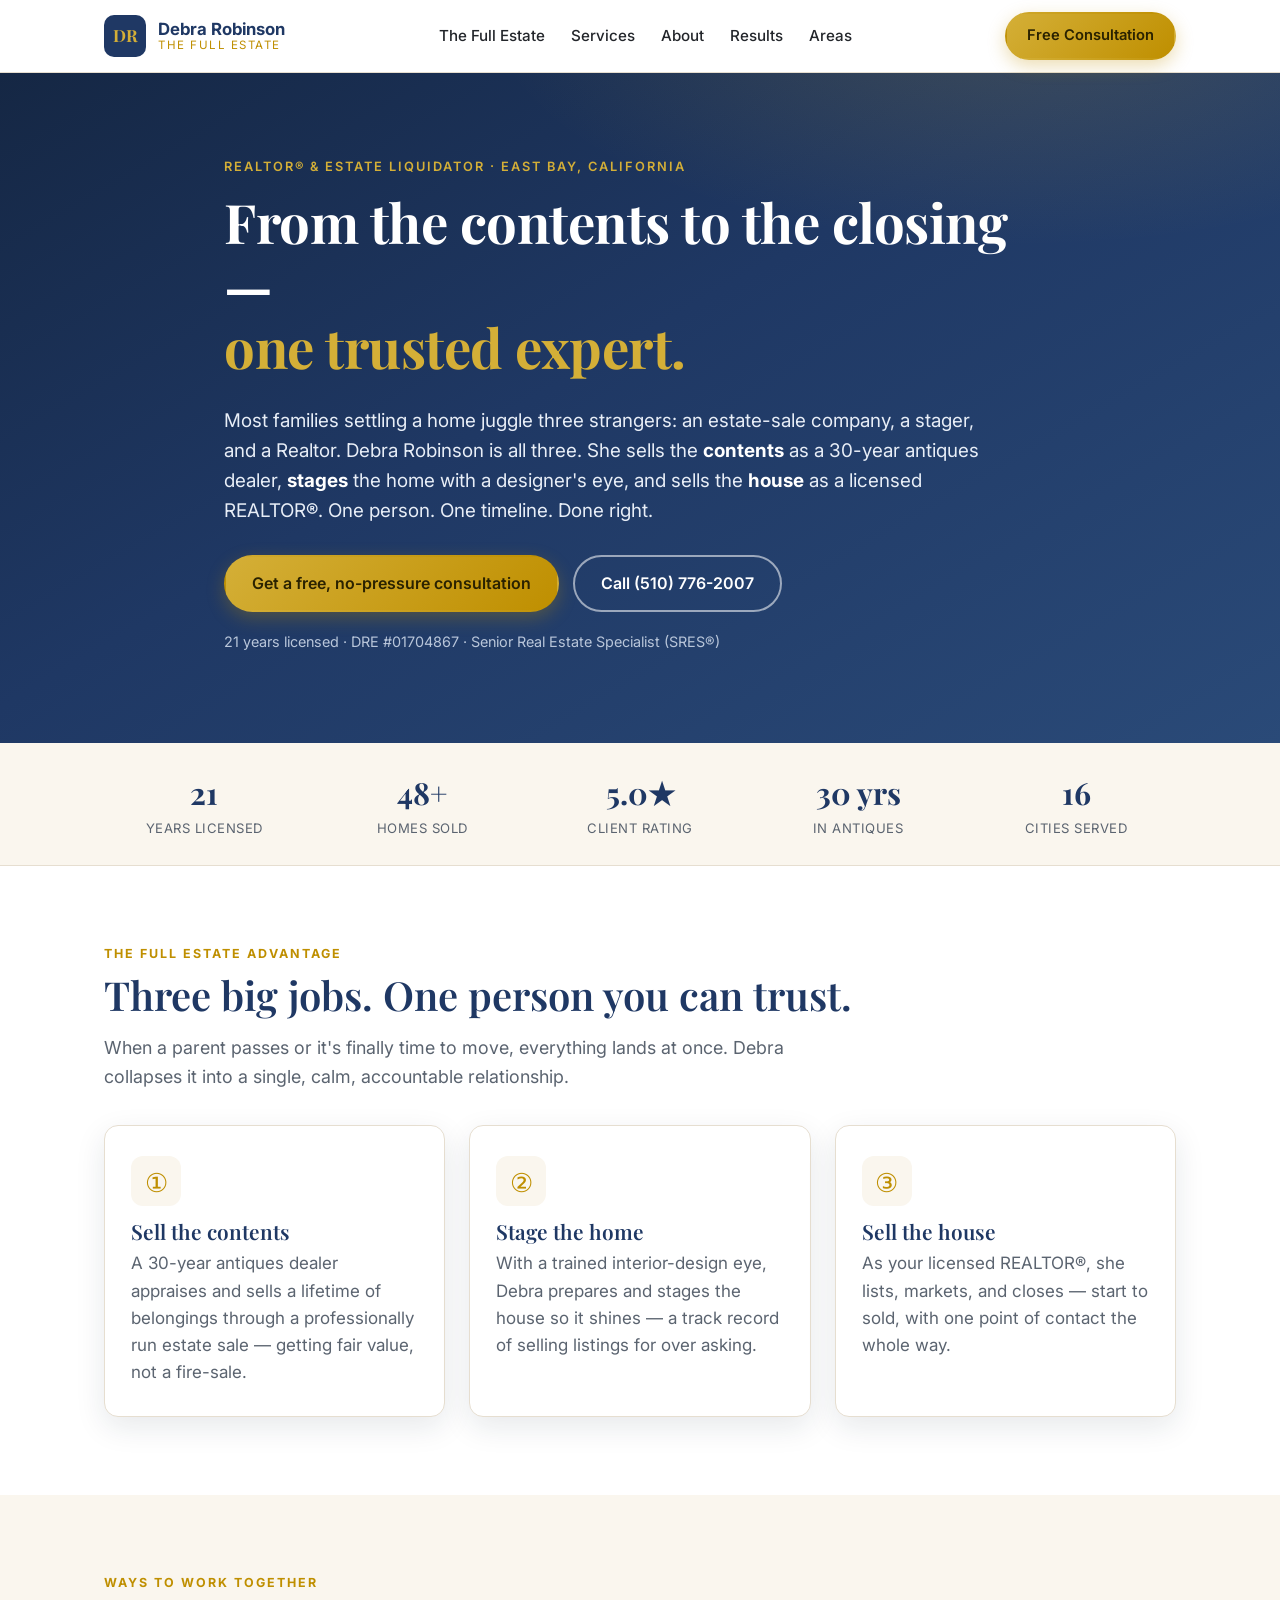
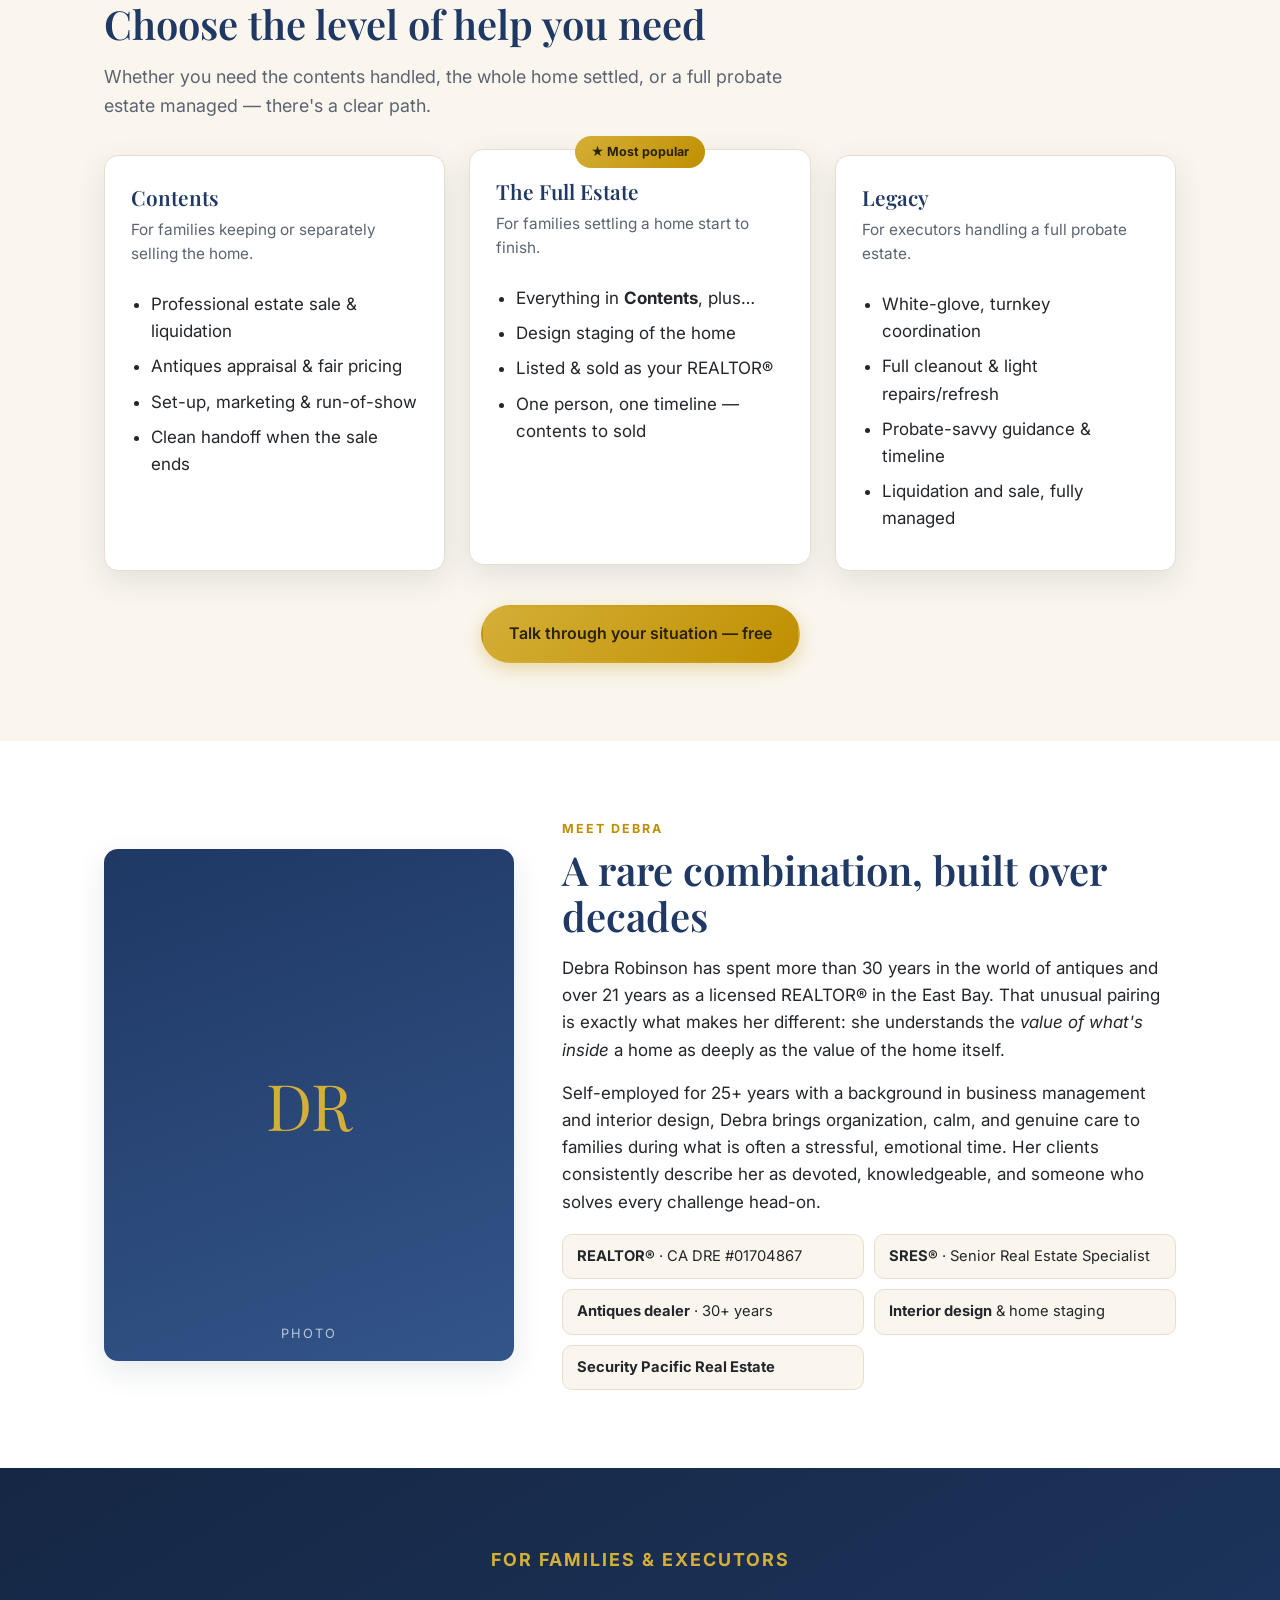
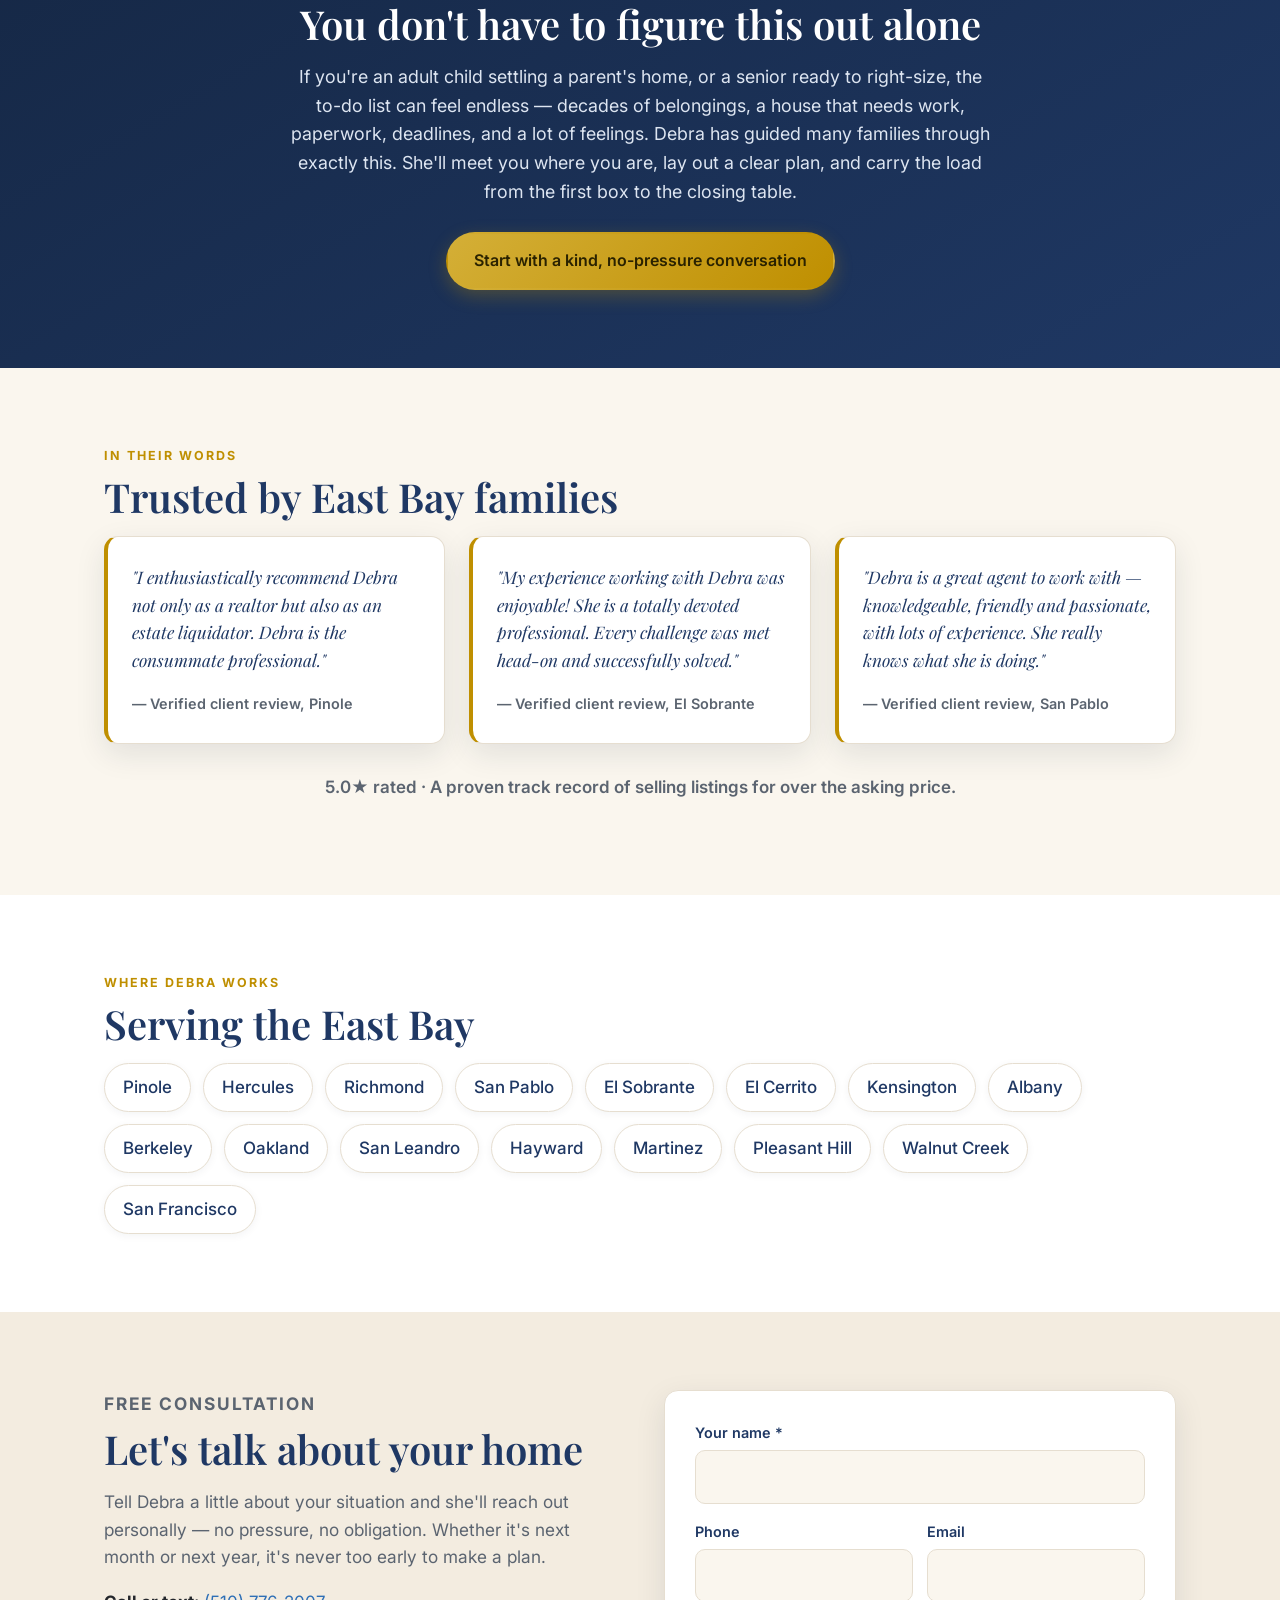
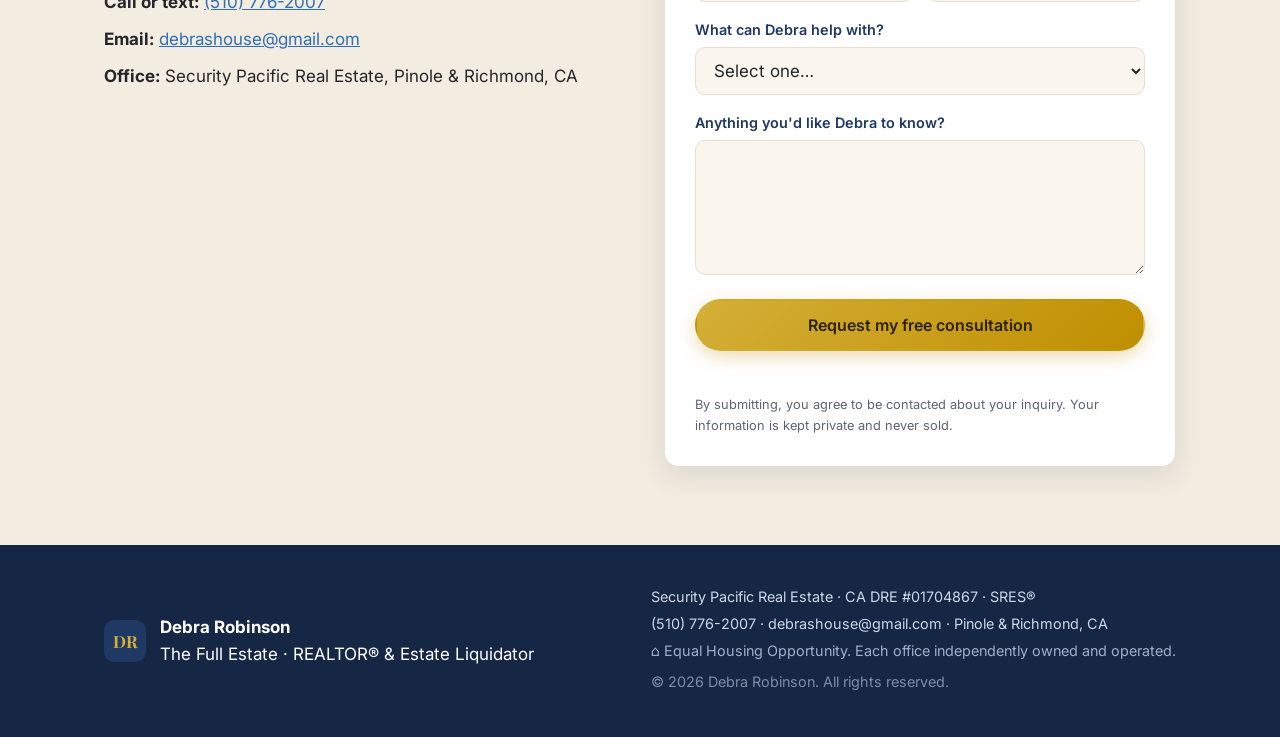
==== public/index.html @ 1a6577c3 "Initial build: Debra Robinson 'Full Estate' website, lead capture (Supabase), pitch + growth proposa" ====
<!DOCTYPE html>
<html lang="en">
<head>
<meta charset="utf-8" />
<meta name="viewport" content="width=device-width, initial-scale=1" />
<title>Debra Robinson | The Full Estate — REALTOR® & Estate Liquidator, East Bay CA</title>
<meta name="description" content="Debra Robinson is the East Bay's one-stop Full Estate expert: a licensed REALTOR® (DRE #01704867) and 30-year antiques dealer who sells the contents AND the house. Serving Pinole, Hercules, Richmond, El Cerrito & more. Free consultation." />
<meta name="keywords" content="estate liquidation realtor East Bay, estate sale Pinole, downsizing realtor Richmond CA, probate real estate agent Contra Costa, senior real estate specialist, sell house and contents, Debra Robinson realtor" />
<link rel="canonical" href="https://example.com/" />
<meta property="og:type" content="website" />
<meta property="og:title" content="Debra Robinson | The Full Estate — REALTOR® & Estate Liquidator" />
<meta property="og:description" content="One trusted local expert to handle it all — from the contents to the closing. Licensed REALTOR® and 30-year antiques dealer serving the East Bay." />
<meta property="og:image" content="https://example.com/assets/og-image.jpg" />
<meta name="twitter:card" content="summary_large_image" />
<meta name="robots" content="index, follow, max-image-preview:large" />
<link rel="icon" href="data:image/svg+xml,%3Csvg xmlns='http://www.w3.org/2000/svg' viewBox='0 0 64 64'%3E%3Crect width='64' height='64' rx='12' fill='%231f3864'/%3E%3Ctext x='50%25' y='54%25' font-family='Georgia,serif' font-size='30' fill='%23d4af37' text-anchor='middle' dominant-baseline='middle'%3EDR%3C/text%3E%3C/svg%3E" />
<link rel="preconnect" href="https://fonts.googleapis.com">
<link rel="preconnect" href="https://fonts.gstatic.com" crossorigin>
<link href="https://fonts.googleapis.com/css2?family=Playfair+Display:wght@500;600;700&family=Inter:wght@400;500;600;700&display=swap" rel="stylesheet">
<link rel="stylesheet" href="styles.css" />
<script type="application/ld+json">
{
  "@context": "https://schema.org",
  "@type": "RealEstateAgent",
  "name": "Debra Robinson — The Full Estate",
  "description": "Licensed REALTOR® and estate liquidator serving the East Bay. Sells the contents and the house — one trusted expert from contents to closing.",
  "telephone": "+1-510-776-2007",
  "email": "debrashouse@gmail.com",
  "url": "https://example.com/",
  "image": "https://example.com/assets/og-image.jpg",
  "areaServed": ["Pinole CA","Hercules CA","Richmond CA","San Pablo CA","El Sobrante CA","El Cerrito CA","Kensington CA","Albany CA","Berkeley CA","Martinez CA","Pleasant Hill CA","Walnut Creek CA"],
  "address": {"@type":"PostalAddress","streetAddress":"2300 Henry Ave","addressLocality":"Pinole","addressRegion":"CA","postalCode":"94564","addressCountry":"US"},
  "memberOf": {"@type":"Organization","name":"Security Pacific Real Estate"},
  "knowsAbout": ["Estate liquidation","Estate sales","Antiques appraisal","Home staging","Probate real estate","Senior downsizing"],
  "identifier": {"@type":"PropertyValue","name":"CA DRE License","value":"01704867"},
  "aggregateRating": {"@type":"AggregateRating","ratingValue":"5.0","reviewCount":"4"}
}
</script>
<script type="application/ld+json">
{
  "@context":"https://schema.org",
  "@type":"FAQPage",
  "mainEntity":[
    {"@type":"Question","name":"Can one person sell both the contents of a home and the house itself?","acceptedAnswer":{"@type":"Answer","text":"Yes. Debra Robinson is both a licensed REALTOR® (DRE #01704867) and a 30-year antiques dealer, so she can run the estate sale to sell the contents and list and sell the house — all as one trusted point of contact."}},
    {"@type":"Question","name":"What areas does Debra Robinson serve?","acceptedAnswer":{"@type":"Answer","text":"Debra serves the East Bay, including Pinole, Hercules, Richmond, San Pablo, El Sobrante, El Cerrito, Kensington, Albany, Berkeley, Martinez, Pleasant Hill and Walnut Creek."}},
    {"@type":"Question","name":"Do you help families settling a parent's estate or downsizing?","acceptedAnswer":{"@type":"Answer","text":"Absolutely. As a Senior Real Estate Specialist (SRES®), Debra specializes in downsizing, inherited homes and probate situations — handling everything from liquidating the contents to staging and selling the home."}}
  ]
}
</script>
</head>
<body>
<a class="skip" href="#main">Skip to content</a>

<header class="nav" id="top">
  <div class="wrap nav-inner">
    <a class="brand" href="#top">
      <span class="brand-mark">DR</span>
      <span class="brand-text"><strong>Debra Robinson</strong><em>The Full Estate</em></span>
    </a>
    <nav class="nav-links" aria-label="Primary">
      <a href="#full-estate">The Full Estate</a>
      <a href="#services">Services</a>
      <a href="#about">About</a>
      <a href="#results">Results</a>
      <a href="#areas">Areas</a>
    </nav>
    <a class="btn btn-gold nav-cta" href="#contact">Free Consultation</a>
  </div>
</header>

<main id="main">

  <!-- HERO -->
  <section class="hero">
    <div class="wrap hero-inner">
      <p class="eyebrow">REALTOR® &amp; Estate Liquidator · East Bay, California</p>
      <h1>From the contents to the closing —<br><span class="accent">one trusted expert.</span></h1>
      <p class="lead">Most families settling a home juggle three strangers: an estate-sale company, a stager, and a Realtor. Debra Robinson is all three. She sells the <strong>contents</strong> as a 30-year antiques dealer, <strong>stages</strong> the home with a designer's eye, and sells the <strong>house</strong> as a licensed REALTOR®. One person. One timeline. Done right.</p>
      <div class="hero-cta">
        <a class="btn btn-gold" href="#contact">Get a free, no-pressure consultation</a>
        <a class="btn btn-ghost" href="tel:+15107762007">Call (510) 776-2007</a>
      </div>
      <p class="hero-fine">21 years licensed · DRE #01704867 · Senior Real Estate Specialist (SRES®)</p>
    </div>
  </section>

  <!-- TRUST BAR -->
  <section class="trust">
    <div class="wrap trust-grid">
      <div><span class="num">21</span><span class="lbl">Years licensed</span></div>
      <div><span class="num">48+</span><span class="lbl">Homes sold</span></div>
      <div><span class="num">5.0★</span><span class="lbl">Client rating</span></div>
      <div><span class="num">30 yrs</span><span class="lbl">In antiques</span></div>
      <div><span class="num">16</span><span class="lbl">Cities served</span></div>
    </div>
  </section>

  <!-- FULL ESTATE -->
  <section id="full-estate" class="section">
    <div class="wrap">
      <p class="kicker">The Full Estate Advantage</p>
      <h2>Three big jobs. One person you can trust.</h2>
      <p class="section-intro">When a parent passes or it's finally time to move, everything lands at once. Debra collapses it into a single, calm, accountable relationship.</p>
      <div class="cards-3">
        <article class="feat">
          <div class="feat-ic">①</div>
          <h3>Sell the contents</h3>
          <p>A 30-year antiques dealer appraises and sells a lifetime of belongings through a professionally run estate sale — getting fair value, not a fire-sale.</p>
        </article>
        <article class="feat">
          <div class="feat-ic">②</div>
          <h3>Stage the home</h3>
          <p>With a trained interior-design eye, Debra prepares and stages the house so it shines — a track record of selling listings for over asking.</p>
        </article>
        <article class="feat">
          <div class="feat-ic">③</div>
          <h3>Sell the house</h3>
          <p>As your licensed REALTOR®, she lists, markets, and closes — start to sold, with one point of contact the whole way.</p>
        </article>
      </div>
    </div>
  </section>

  <!-- SERVICES -->
  <section id="services" class="section section-alt">
    <div class="wrap">
      <p class="kicker">Ways to Work Together</p>
      <h2>Choose the level of help you need</h2>
      <p class="section-intro">Whether you need the contents handled, the whole home settled, or a full probate estate managed — there's a clear path.</p>
      <div class="cards-3 tiers">
        <article class="tier">
          <h3>Contents</h3>
          <p class="tier-for">For families keeping or separately selling the home.</p>
          <ul>
            <li>Professional estate sale &amp; liquidation</li>
            <li>Antiques appraisal &amp; fair pricing</li>
            <li>Set-up, marketing &amp; run-of-show</li>
            <li>Clean handoff when the sale ends</li>
          </ul>
        </article>
        <article class="tier tier-flagship">
          <div class="flag">★ Most popular</div>
          <h3>The Full Estate</h3>
          <p class="tier-for">For families settling a home start to finish.</p>
          <ul>
            <li>Everything in <strong>Contents</strong>, plus…</li>
            <li>Design staging of the home</li>
            <li>Listed &amp; sold as your REALTOR®</li>
            <li>One person, one timeline — contents to sold</li>
          </ul>
        </article>
        <article class="tier">
          <h3>Legacy</h3>
          <p class="tier-for">For executors handling a full probate estate.</p>
          <ul>
            <li>White-glove, turnkey coordination</li>
            <li>Full cleanout &amp; light repairs/refresh</li>
            <li>Probate-savvy guidance &amp; timeline</li>
            <li>Liquidation and sale, fully managed</li>
          </ul>
        </article>
      </div>
      <div class="center"><a class="btn btn-gold" href="#contact">Talk through your situation — free</a></div>
    </div>
  </section>

  <!-- ABOUT -->
  <section id="about" class="section">
    <div class="wrap about-grid">
      <div class="about-photo" aria-hidden="true"><span>DR</span><em>Photo</em></div>
      <div class="about-text">
        <p class="kicker">Meet Debra</p>
        <h2>A rare combination, built over decades</h2>
        <p>Debra Robinson has spent more than 30 years in the world of antiques and over 21 years as a licensed REALTOR® in the East Bay. That unusual pairing is exactly what makes her different: she understands the <em>value of what's inside</em> a home as deeply as the value of the home itself.</p>
        <p>Self-employed for 25+ years with a background in business management and interior design, Debra brings organization, calm, and genuine care to families during what is often a stressful, emotional time. Her clients consistently describe her as devoted, knowledgeable, and someone who solves every challenge head-on.</p>
        <ul class="creds">
          <li><strong>REALTOR®</strong> · CA DRE #01704867</li>
          <li><strong>SRES®</strong> · Senior Real Estate Specialist</li>
          <li><strong>Antiques dealer</strong> · 30+ years</li>
          <li><strong>Interior design</strong> &amp; home staging</li>
          <li><strong>Security Pacific Real Estate</strong></li>
        </ul>
      </div>
    </div>
  </section>

  <!-- FOR FAMILIES -->
  <section class="section section-navy">
    <div class="wrap families">
      <p class="kicker light">For Families &amp; Executors</p>
      <h2>You don't have to figure this out alone</h2>
      <p>If you're an adult child settling a parent's home, or a senior ready to right-size, the to-do list can feel endless — decades of belongings, a house that needs work, paperwork, deadlines, and a lot of feelings. Debra has guided many families through exactly this. She'll meet you where you are, lay out a clear plan, and carry the load from the first box to the closing table.</p>
      <a class="btn btn-gold" href="#contact">Start with a kind, no-pressure conversation</a>
    </div>
  </section>

  <!-- RESULTS / TESTIMONIALS -->
  <section id="results" class="section section-alt">
    <div class="wrap">
      <p class="kicker">In Their Words</p>
      <h2>Trusted by East Bay families</h2>
      <div class="reviews">
        <blockquote>
          <p>"I enthusiastically recommend Debra not only as a realtor but also as an estate liquidator. Debra is the consummate professional."</p>
          <cite>— Verified client review, Pinole</cite>
        </blockquote>
        <blockquote>
          <p>"My experience working with Debra was enjoyable! She is a totally devoted professional. Every challenge was met head-on and successfully solved."</p>
          <cite>— Verified client review, El Sobrante</cite>
        </blockquote>
        <blockquote>
          <p>"Debra is a great agent to work with — knowledgeable, friendly and passionate, with lots of experience. She really knows what she is doing."</p>
          <cite>— Verified client review, San Pablo</cite>
        </blockquote>
      </div>
      <p class="results-note">5.0★ rated · A proven track record of selling listings for over the asking price.</p>
    </div>
  </section>

  <!-- AREAS -->
  <section id="areas" class="section">
    <div class="wrap">
      <p class="kicker">Where Debra Works</p>
      <h2>Serving the East Bay</h2>
      <div class="chips">
        <span>Pinole</span><span>Hercules</span><span>Richmond</span><span>San Pablo</span>
        <span>El Sobrante</span><span>El Cerrito</span><span>Kensington</span><span>Albany</span>
        <span>Berkeley</span><span>Oakland</span><span>San Leandro</span><span>Hayward</span>
        <span>Martinez</span><span>Pleasant Hill</span><span>Walnut Creek</span><span>San Francisco</span>
      </div>
    </div>
  </section>

  <!-- CONTACT / LEAD FORM -->
  <section id="contact" class="section section-cream">
    <div class="wrap contact-grid">
      <div class="contact-copy">
        <p class="kicker">Free Consultation</p>
        <h2>Let's talk about your home</h2>
        <p>Tell Debra a little about your situation and she'll reach out personally — no pressure, no obligation. Whether it's next month or next year, it's never too early to make a plan.</p>
        <ul class="contact-list">
          <li><strong>Call or text:</strong> <a href="tel:+15107762007">(510) 776-2007</a></li>
          <li><strong>Email:</strong> <a href="mailto:debrashouse@gmail.com">debrashouse@gmail.com</a></li>
          <li><strong>Office:</strong> Security Pacific Real Estate, Pinole &amp; Richmond, CA</li>
        </ul>
      </div>
      <form id="lead-form" class="lead-form" novalidate>
        <div class="field">
          <label for="name">Your name *</label>
          <input id="name" name="name" type="text" required autocomplete="name" />
        </div>
        <div class="two">
          <div class="field">
            <label for="phone">Phone</label>
            <input id="phone" name="phone" type="tel" autocomplete="tel" />
          </div>
          <div class="field">
            <label for="email">Email</label>
            <input id="email" name="email" type="email" autocomplete="email" />
          </div>
        </div>
        <div class="field">
          <label for="situation">What can Debra help with?</label>
          <select id="situation" name="situation">
            <option value="">Select one…</option>
            <option>Settling a parent's / family estate</option>
            <option>Downsizing or right-sizing</option>
            <option>Estate sale / liquidation only</option>
            <option>Selling a home</option>
            <option>Buying a home</option>
            <option>Just exploring / not sure yet</option>
          </select>
        </div>
        <div class="field">
          <label for="message">Anything you'd like Debra to know?</label>
          <textarea id="message" name="message" rows="4"></textarea>
        </div>
        <button class="btn btn-gold btn-block" type="submit" id="lead-submit">Request my free consultation</button>
        <p class="form-status" id="form-status" role="status" aria-live="polite"></p>
        <p class="form-fine">By submitting, you agree to be contacted about your inquiry. Your information is kept private and never sold.</p>
      </form>
    </div>
  </section>

</main>

<footer class="footer">
  <div class="wrap footer-inner">
    <div class="footer-brand">
      <span class="brand-mark">DR</span>
      <div><strong>Debra Robinson</strong><br>The Full Estate · REALTOR® &amp; Estate Liquidator</div>
    </div>
    <div class="footer-meta">
      <p>Security Pacific Real Estate · CA DRE #01704867 · SRES®</p>
      <p>(510) 776-2007 · debrashouse@gmail.com · Pinole &amp; Richmond, CA</p>
      <p class="eho">⌂ Equal Housing Opportunity. Each office independently owned and operated.</p>
      <p class="copy">© <span id="yr"></span> Debra Robinson. All rights reserved.</p>
    </div>
  </div>
</footer>

<script src="config.js"></script>
<script src="main.js"></script>
</body>
</html>
---- public/styles.css ----
:root{
  --navy:#1f3864; --navy-deep:#152744; --steel:#2e6fb6; --gold:#bf8f00; --gold-soft:#d4af37;
  --ink:#23262b; --muted:#5b6470; --cream:#faf6ee; --cream-2:#f3ece0; --line:#e6ded0;
  --white:#ffffff; --green:#5a7d52; --shadow:0 10px 30px rgba(20,35,60,.10);
  --radius:14px; --maxw:1120px;
  --serif:'Playfair Display',Georgia,serif; --sans:'Inter',system-ui,-apple-system,Segoe UI,Roboto,sans-serif;
}
*{box-sizing:border-box}
html{scroll-behavior:smooth}
body{margin:0;font-family:var(--sans);color:var(--ink);background:var(--white);line-height:1.6;font-size:17px;-webkit-font-smoothing:antialiased}
.wrap{max-width:var(--maxw);margin:0 auto;padding:0 24px}
img{max-width:100%}
a{color:var(--steel)}
.skip{position:absolute;left:-9999px}
.skip:focus{left:12px;top:12px;background:#fff;padding:10px 14px;border-radius:8px;z-index:200}

h1,h2,h3{font-family:var(--serif);color:var(--navy);line-height:1.15;margin:0 0 .4em}
h1{font-size:clamp(2.1rem,5vw,3.4rem);font-weight:700;letter-spacing:-.5px}
h2{font-size:clamp(1.7rem,3.4vw,2.5rem);font-weight:600}
h3{font-size:1.3rem;font-weight:600}
p{margin:0 0 1rem}

/* Buttons */
.btn{display:inline-block;font-family:var(--sans);font-weight:600;font-size:1rem;padding:14px 26px;border-radius:999px;text-decoration:none;cursor:pointer;border:2px solid transparent;transition:transform .12s ease,box-shadow .12s ease,background .12s ease;text-align:center}
.btn:hover{transform:translateY(-2px)}
.btn-gold{background:linear-gradient(135deg,var(--gold-soft),var(--gold));color:#2a2200;box-shadow:0 6px 18px rgba(191,143,0,.30)}
.btn-gold:hover{box-shadow:0 10px 26px rgba(191,143,0,.42)}
.btn-ghost{background:transparent;color:#fff;border-color:rgba(255,255,255,.55)}
.btn-ghost:hover{background:rgba(255,255,255,.12)}
.btn-block{width:100%}
.center{text-align:center;margin-top:34px}

/* Nav */
.nav{position:sticky;top:0;z-index:100;background:rgba(255,255,255,.92);backdrop-filter:blur(10px);border-bottom:1px solid var(--line)}
.nav-inner{display:flex;align-items:center;justify-content:space-between;gap:18px;padding-top:12px;padding-bottom:12px}
.brand{display:flex;align-items:center;gap:12px;text-decoration:none}
.brand-mark{width:42px;height:42px;border-radius:10px;background:var(--navy);color:var(--gold-soft);font-family:var(--serif);font-weight:700;display:grid;place-items:center;font-size:1.05rem;flex:none}
.brand-text{display:flex;flex-direction:column;line-height:1.1}
.brand-text strong{color:var(--navy);font-size:1.05rem}
.brand-text em{color:var(--gold);font-style:normal;font-size:.72rem;letter-spacing:1.5px;text-transform:uppercase}
.nav-links{display:flex;gap:26px}
.nav-links a{color:var(--ink);text-decoration:none;font-weight:500;font-size:.95rem}
.nav-links a:hover{color:var(--steel)}
.nav-cta{padding:10px 20px;font-size:.92rem}

/* Hero */
.hero{position:relative;color:#fff;background:linear-gradient(150deg,var(--navy-deep) 0%,var(--navy) 45%,#2a4a78 100%);overflow:hidden}
.hero::after{content:"";position:absolute;inset:0;background:radial-gradient(900px 400px at 80% -10%,rgba(212,175,55,.18),transparent 60%);pointer-events:none}
.hero-inner{position:relative;padding:84px 24px 90px;max-width:880px}
.eyebrow{color:var(--gold-soft);font-weight:600;letter-spacing:2px;text-transform:uppercase;font-size:.8rem;margin-bottom:14px}
.hero h1{color:#fff;margin-bottom:.5em}
.hero .accent{color:var(--gold-soft)}
.lead{font-size:1.18rem;color:#e8eef7;max-width:760px}
.lead strong{color:#fff}
.hero-cta{display:flex;flex-wrap:wrap;gap:14px;margin:28px 0 18px}
.hero-fine{color:#b9c6da;font-size:.9rem;margin:0}

/* Trust bar */
.trust{background:var(--cream);border-bottom:1px solid var(--line)}
.trust-grid{display:flex;flex-wrap:wrap;justify-content:space-between;gap:18px;padding:26px 24px}
.trust-grid>div{flex:1 1 120px;text-align:center}
.trust .num{display:block;font-family:var(--serif);font-size:1.9rem;font-weight:700;color:var(--navy)}
.trust .lbl{display:block;font-size:.82rem;letter-spacing:.5px;text-transform:uppercase;color:var(--muted)}

/* Sections */
.section{padding:78px 0}
.section-alt{background:var(--cream)}
.section-cream{background:var(--cream-2)}
.kicker{color:var(--gold);font-weight:700;letter-spacing:2px;text-transform:uppercase;font-size:.78rem;margin-bottom:8px}
.kicker.light{color:var(--gold-soft)}
.section-intro{font-size:1.12rem;color:var(--muted);max-width:720px;margin-bottom:34px}

/* 3 cards */
.cards-3{display:grid;grid-template-columns:repeat(3,1fr);gap:24px}
.feat{background:#fff;border:1px solid var(--line);border-radius:var(--radius);padding:30px 26px;box-shadow:var(--shadow)}
.feat-ic{font-family:var(--serif);font-size:1.6rem;color:var(--gold);width:50px;height:50px;border-radius:12px;background:var(--cream);display:grid;place-items:center;margin-bottom:14px}
.feat h3{margin-bottom:.3em}
.feat p{color:var(--muted);margin:0}

/* Tiers */
.tiers .tier{background:#fff;border:1px solid var(--line);border-radius:var(--radius);padding:30px 26px;box-shadow:var(--shadow);position:relative;display:flex;flex-direction:column}
.tier h3{color:var(--navy)}
.tier-for{color:var(--muted);font-size:.96rem;min-height:48px}
.tier ul{margin:8px 0 0;padding-left:20px}
.tier li{margin-bottom:8px;color:var(--ink)}
.tier-flagship{border:2px solid var(--gold);box-shadow:0 16px 40px rgba(191,143,0,.18);transform:translateY(-6px)}
.flag{position:absolute;top:-14px;left:50%;transform:translateX(-50%);background:linear-gradient(135deg,var(--gold-soft),var(--gold));color:#2a2200;font-weight:700;font-size:.78rem;padding:6px 16px;border-radius:999px;white-space:nowrap}

/* About */
.about-grid{display:grid;grid-template-columns:0.8fr 1.2fr;gap:48px;align-items:center}
.about-photo{aspect-ratio:4/5;border-radius:var(--radius);background:linear-gradient(160deg,var(--navy),#33558a);color:#fff;display:grid;place-items:center;position:relative;box-shadow:var(--shadow)}
.about-photo span{font-family:var(--serif);font-size:4rem;color:var(--gold-soft)}
.about-photo em{position:absolute;bottom:16px;font-style:normal;font-size:.8rem;letter-spacing:2px;text-transform:uppercase;color:#b9c6da}
.creds{list-style:none;padding:0;margin:18px 0 0;display:grid;grid-template-columns:1fr 1fr;gap:10px}
.creds li{background:var(--cream);border:1px solid var(--line);border-radius:10px;padding:10px 14px;font-size:.92rem}

/* Navy CTA band */
.section-navy{background:linear-gradient(150deg,var(--navy-deep),var(--navy));color:#fff;text-align:center}
.section-navy h2{color:#fff}
.families{max-width:760px;margin:0 auto}
.families p{color:#dde5f1;font-size:1.12rem;margin-bottom:26px}

/* Reviews */
.reviews{display:grid;grid-template-columns:repeat(3,1fr);gap:24px}
.reviews blockquote{margin:0;background:#fff;border:1px solid var(--line);border-left:4px solid var(--gold);border-radius:var(--radius);padding:26px 24px;box-shadow:var(--shadow)}
.reviews p{font-family:var(--serif);font-size:1.08rem;color:var(--navy);font-style:italic}
.reviews cite{color:var(--muted);font-style:normal;font-size:.9rem;font-weight:600}
.results-note{text-align:center;margin-top:30px;color:var(--muted);font-weight:600}

/* Chips */
.chips{display:flex;flex-wrap:wrap;gap:12px}
.chips span{background:#fff;border:1px solid var(--line);border-radius:999px;padding:10px 18px;font-weight:500;color:var(--navy);box-shadow:0 2px 8px rgba(20,35,60,.05)}

/* Contact */
.contact-grid{display:grid;grid-template-columns:1fr 1fr;gap:48px;align-items:start}
.contact-copy p{color:var(--muted);font-size:1.08rem}
.contact-list{list-style:none;padding:0;margin:18px 0 0}
.contact-list li{margin-bottom:10px}
.lead-form{background:#fff;border:1px solid var(--line);border-radius:var(--radius);padding:30px;box-shadow:var(--shadow)}
.field{margin-bottom:16px}
.field label{display:block;font-weight:600;font-size:.9rem;margin-bottom:6px;color:var(--navy)}
.field input,.field select,.field textarea{width:100%;padding:12px 14px;border:1px solid var(--line);border-radius:10px;font:inherit;background:var(--cream);color:var(--ink)}
.field input:focus,.field select:focus,.field textarea:focus{outline:2px solid var(--steel);outline-offset:1px;background:#fff}
.two{display:grid;grid-template-columns:1fr 1fr;gap:14px}
.form-status{margin:14px 0 0;font-weight:600;min-height:1.2em}
.form-status.ok{color:var(--green)}
.form-status.err{color:#b3261e}
.form-fine{font-size:.8rem;color:var(--muted);margin:10px 0 0}

/* Footer */
.footer{background:var(--navy-deep);color:#cdd7e6;padding:40px 0}
.footer-inner{display:flex;flex-wrap:wrap;justify-content:space-between;gap:24px;align-items:center}
.footer-brand{display:flex;align-items:center;gap:14px;color:#fff}
.footer-meta p{margin:0 0 4px;font-size:.9rem}
.footer-meta .eho{color:#9fb0c7}
.footer-meta .copy{color:#7d8da6;margin-top:8px}
.footer a{color:#cdd7e6}

/* Responsive */
@media(max-width:900px){
  .nav-links{display:none}
  .cards-3,.reviews{grid-template-columns:1fr}
  .about-grid,.contact-grid{grid-template-columns:1fr;gap:30px}
  .tier-flagship{transform:none}
  .creds{grid-template-columns:1fr}
  .section{padding:58px 0}
  .about-photo{max-width:340px;margin:0 auto}
}
@media(max-width:520px){
  .two{grid-template-columns:1fr}
  .trust-grid>div{flex-basis:40%}
  .nav-cta{display:none}
}
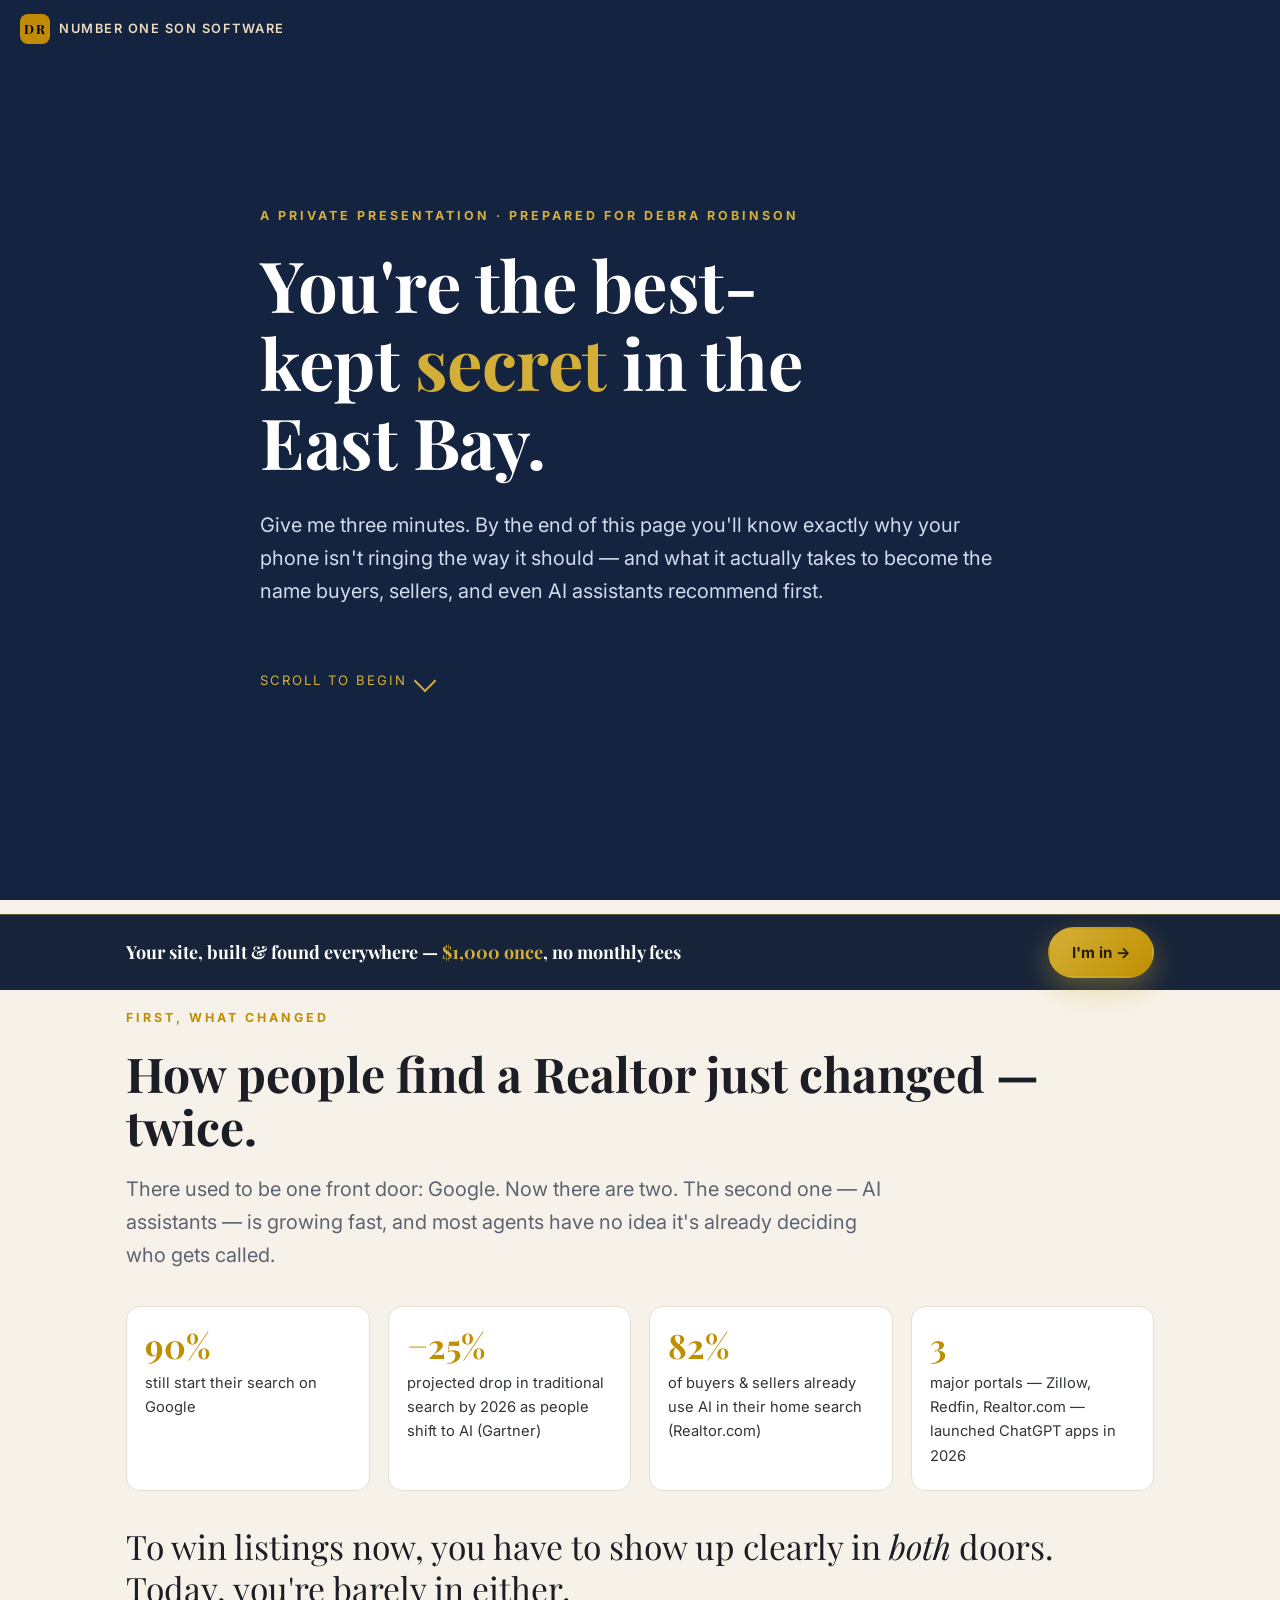
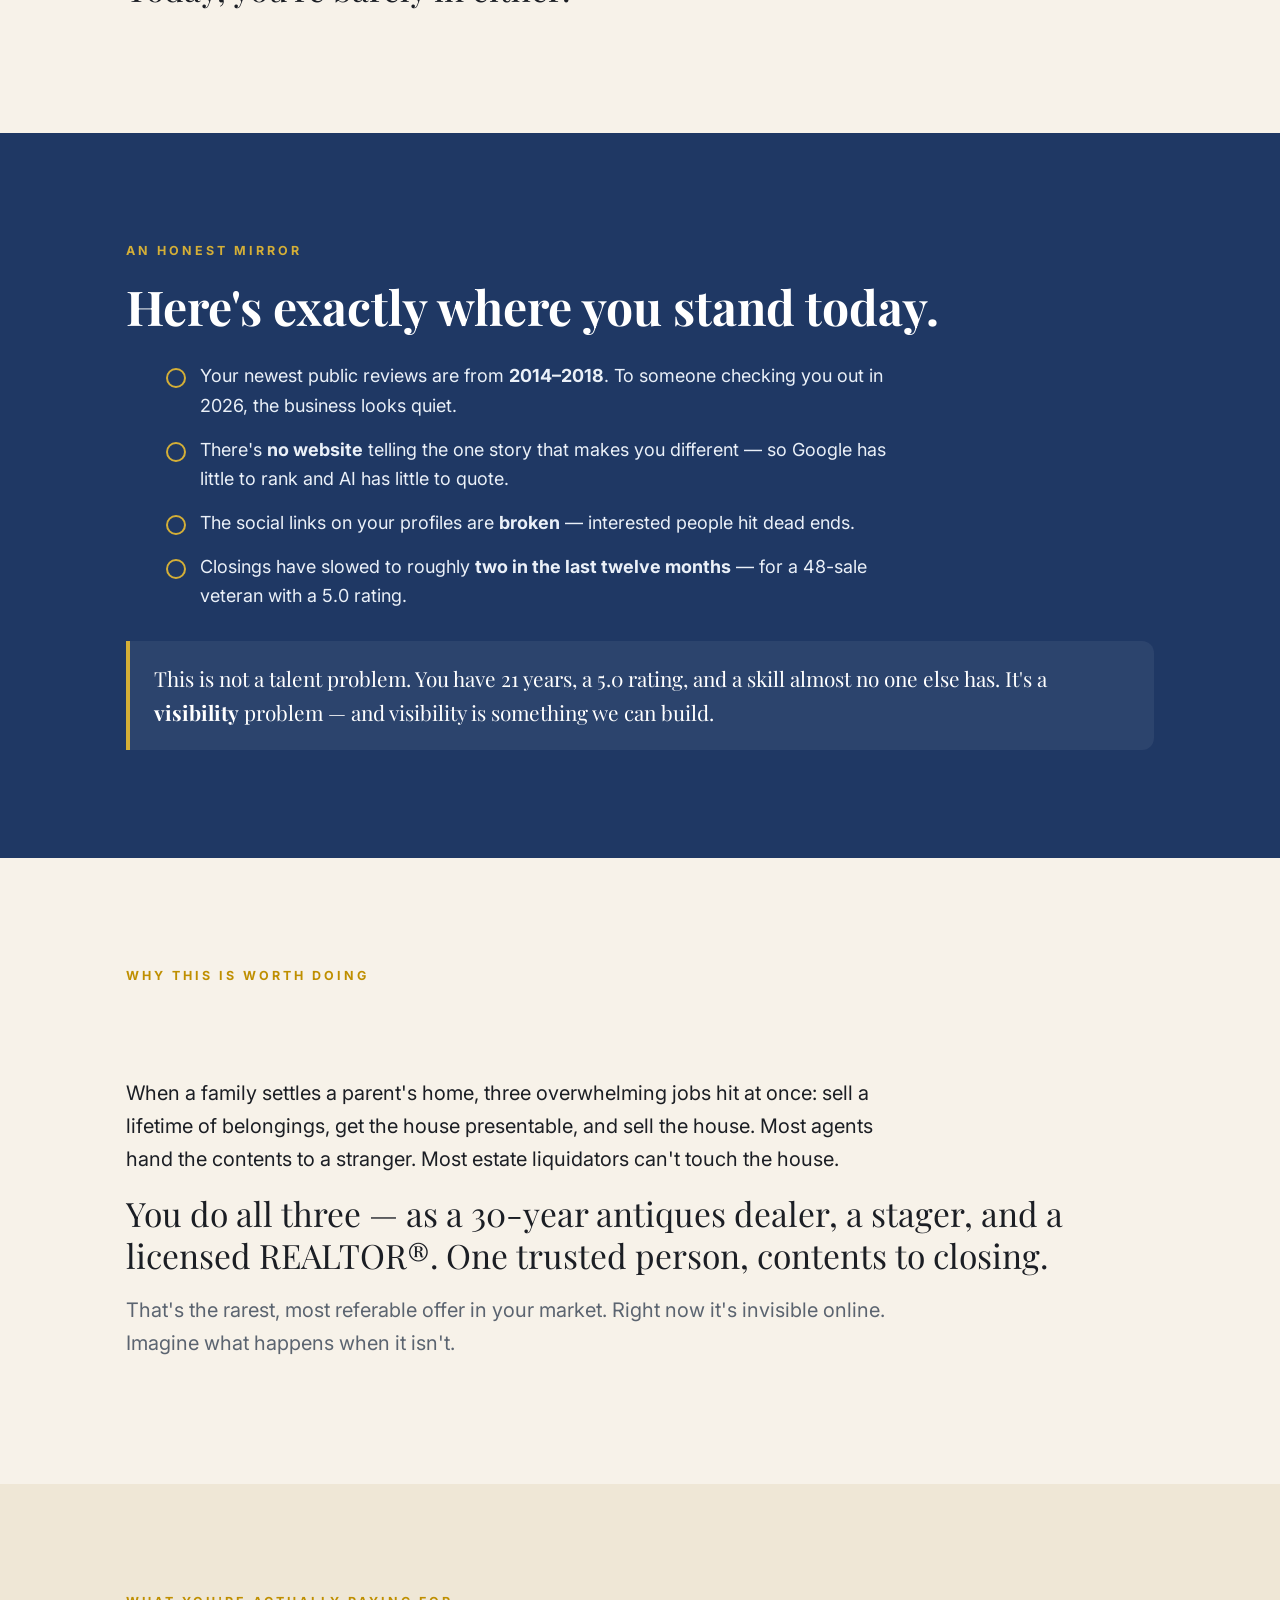
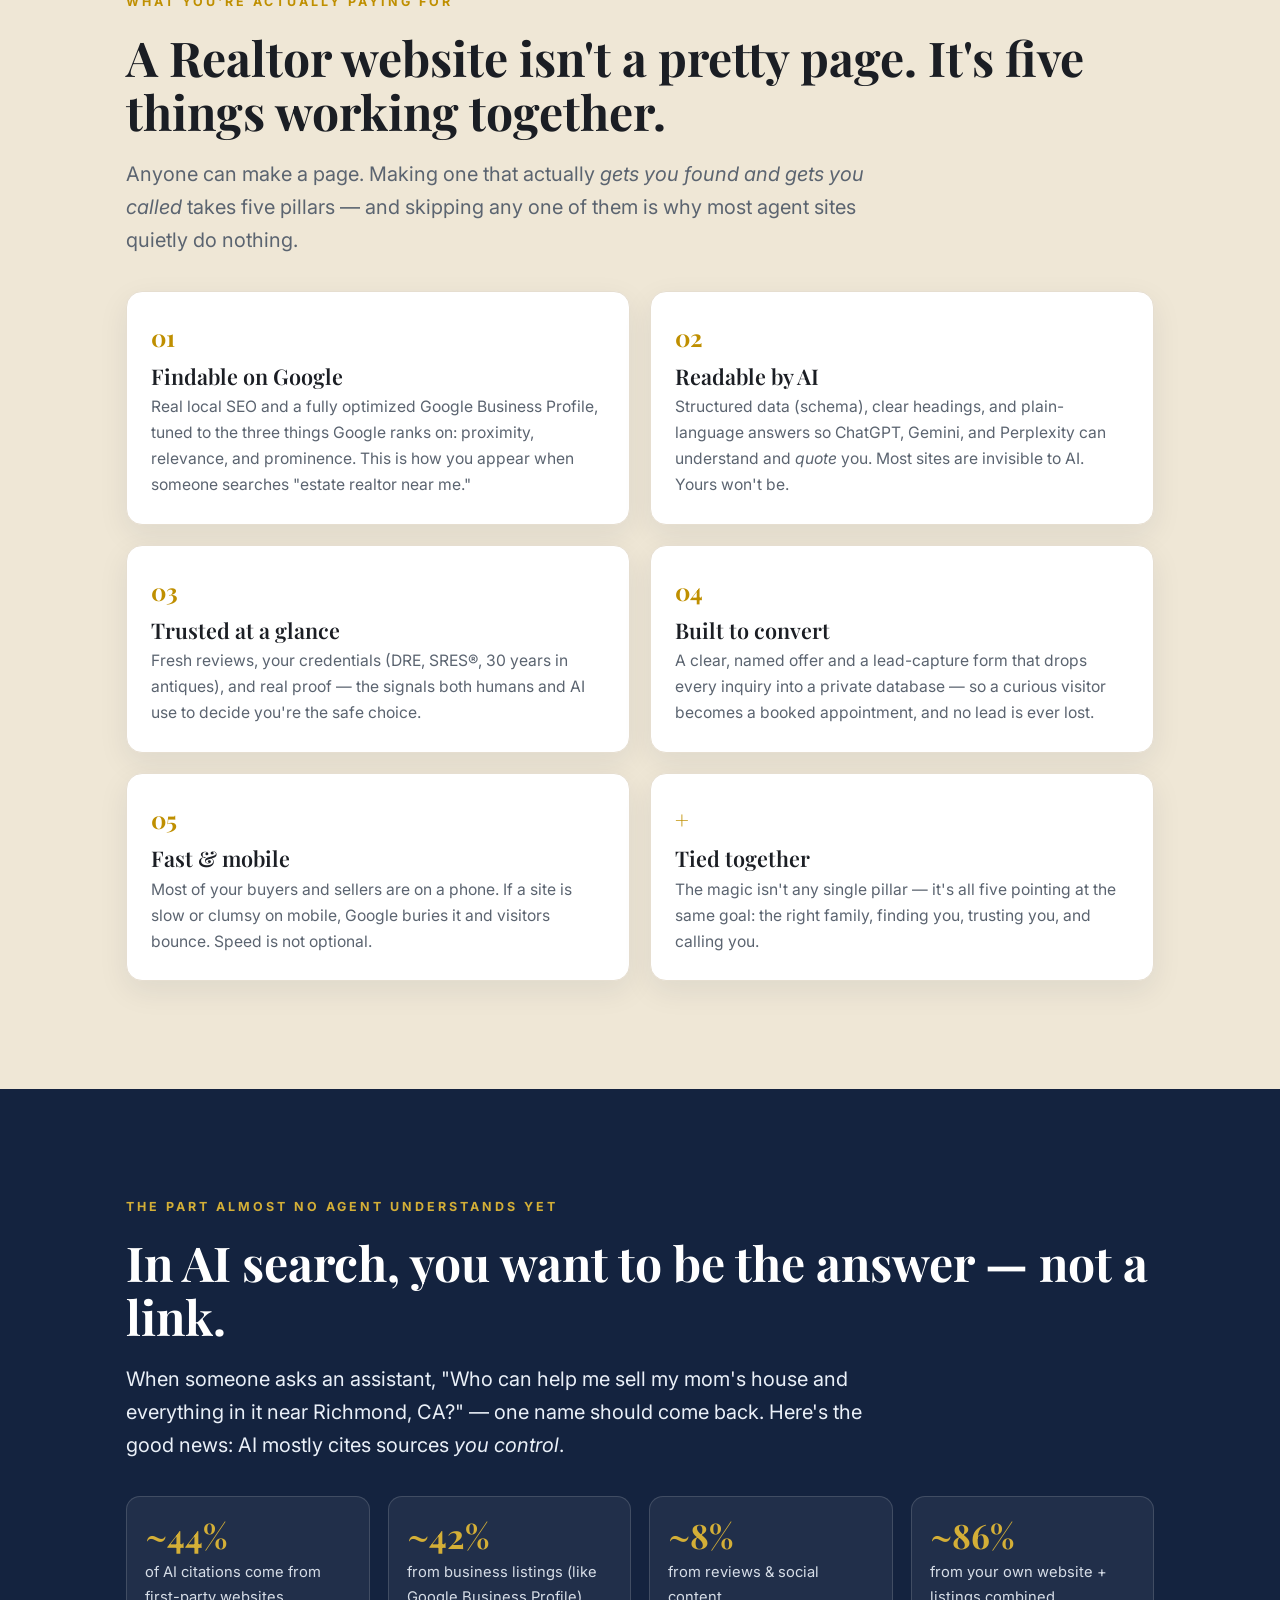
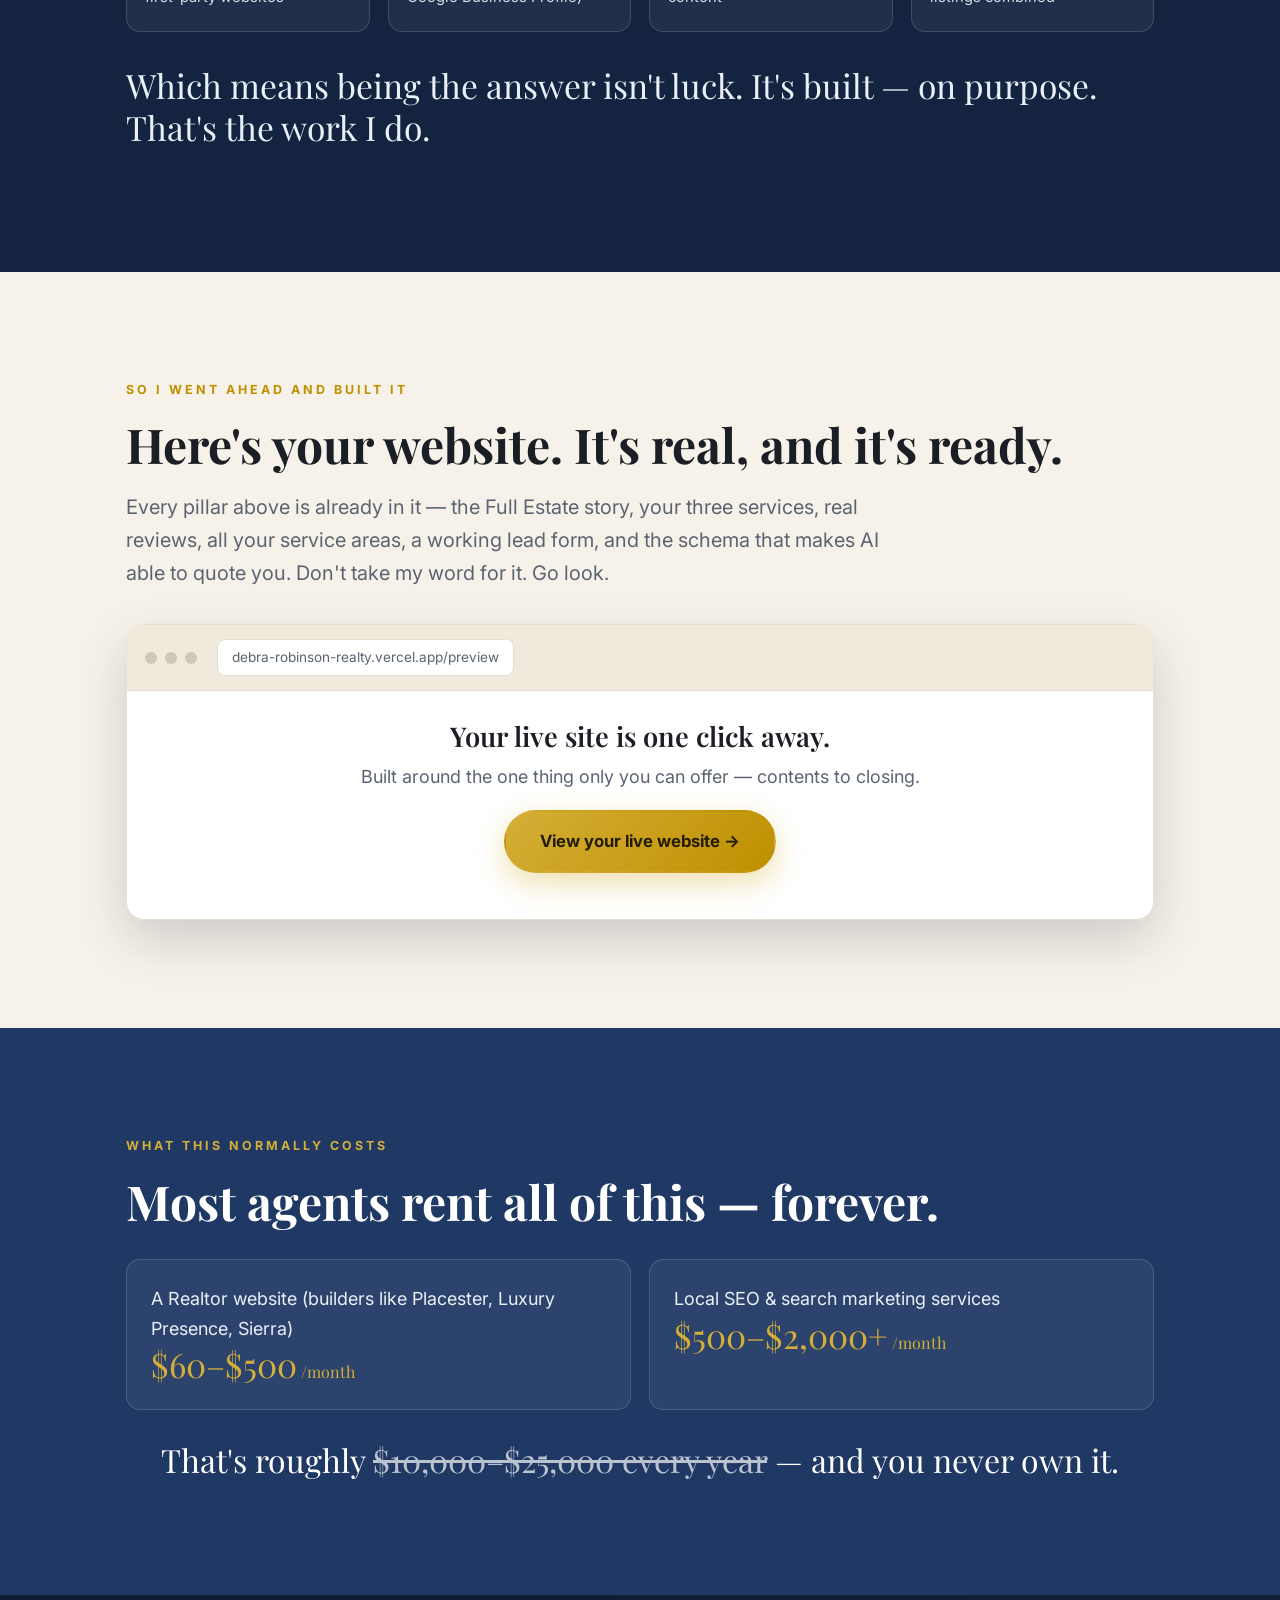
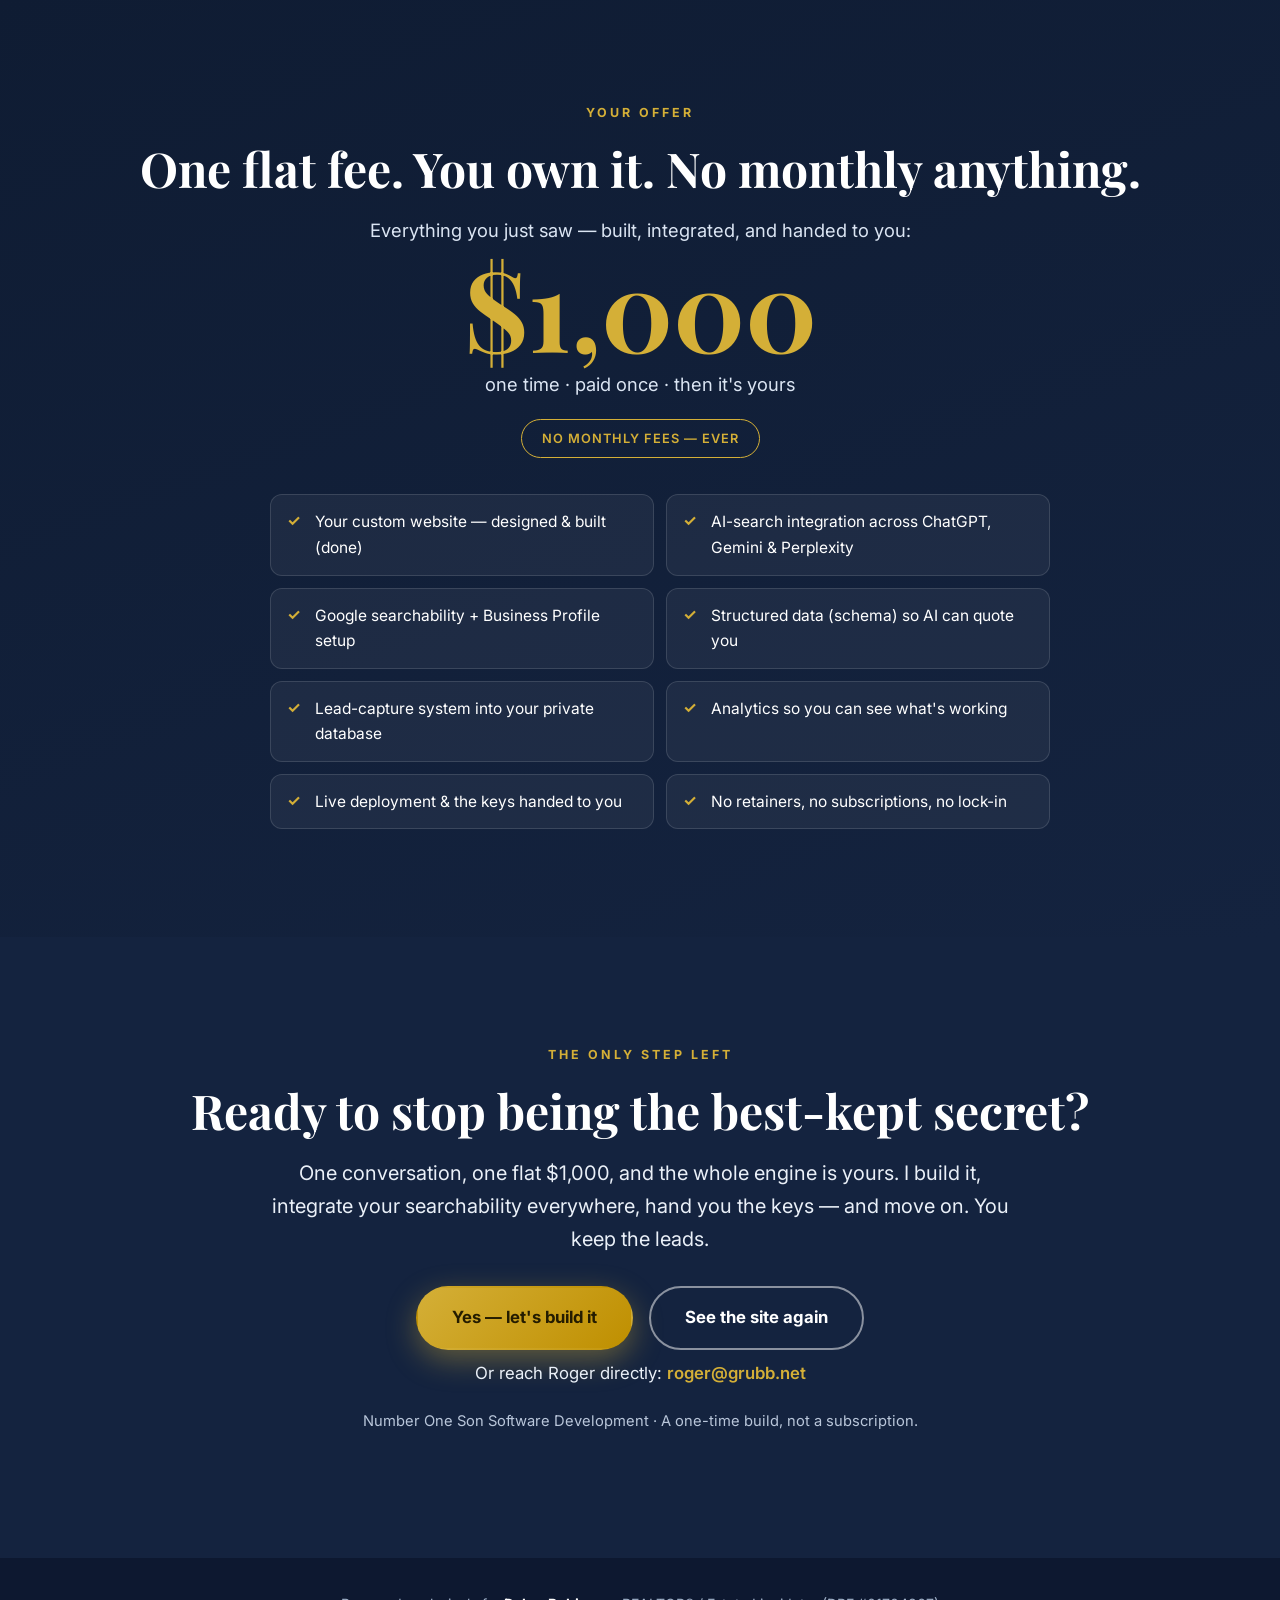
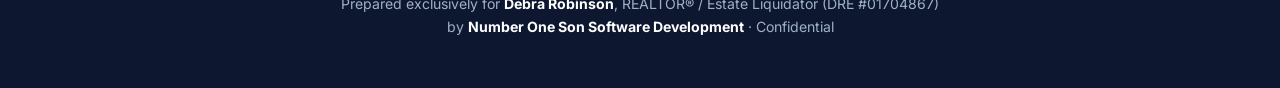
==== commit f3a30f8f: "Redesign: pitch presentation at /, realtor site moved to /preview; one-time $1,000 offer, GEO educat" ====
--- a/public/index.html
+++ b/public/index.html
@@ -3,303 +3,184 @@
 <head>
 <meta charset="utf-8" />
 <meta name="viewport" content="width=device-width, initial-scale=1" />
-<title>Debra Robinson | The Full Estate — REALTOR® & Estate Liquidator, East Bay CA</title>
-<meta name="description" content="Debra Robinson is the East Bay's one-stop Full Estate expert: a licensed REALTOR® (DRE #01704867) and 30-year antiques dealer who sells the contents AND the house. Serving Pinole, Hercules, Richmond, El Cerrito & more. Free consultation." />
-<meta name="keywords" content="estate liquidation realtor East Bay, estate sale Pinole, downsizing realtor Richmond CA, probate real estate agent Contra Costa, senior real estate specialist, sell house and contents, Debra Robinson realtor" />
-<link rel="canonical" href="https://example.com/" />
-<meta property="og:type" content="website" />
-<meta property="og:title" content="Debra Robinson | The Full Estate — REALTOR® & Estate Liquidator" />
-<meta property="og:description" content="One trusted local expert to handle it all — from the contents to the closing. Licensed REALTOR® and 30-year antiques dealer serving the East Bay." />
-<meta property="og:image" content="https://example.com/assets/og-image.jpg" />
-<meta name="twitter:card" content="summary_large_image" />
-<meta name="robots" content="index, follow, max-image-preview:large" />
-<link rel="icon" href="data:image/svg+xml,%3Csvg xmlns='http://www.w3.org/2000/svg' viewBox='0 0 64 64'%3E%3Crect width='64' height='64' rx='12' fill='%231f3864'/%3E%3Ctext x='50%25' y='54%25' font-family='Georgia,serif' font-size='30' fill='%23d4af37' text-anchor='middle' dominant-baseline='middle'%3EDR%3C/text%3E%3C/svg%3E" />
-<link rel="preconnect" href="https://fonts.googleapis.com">
-<link rel="preconnect" href="https://fonts.gstatic.com" crossorigin>
-<link href="https://fonts.googleapis.com/css2?family=Playfair+Display:wght@500;600;700&family=Inter:wght@400;500;600;700&display=swap" rel="stylesheet">
-<link rel="stylesheet" href="styles.css" />
-<script type="application/ld+json">
-{
-  "@context": "https://schema.org",
-  "@type": "RealEstateAgent",
-  "name": "Debra Robinson — The Full Estate",
-  "description": "Licensed REALTOR® and estate liquidator serving the East Bay. Sells the contents and the house — one trusted expert from contents to closing.",
-  "telephone": "+1-510-776-2007",
-  "email": "debrashouse@gmail.com",
-  "url": "https://example.com/",
-  "image": "https://example.com/assets/og-image.jpg",
-  "areaServed": ["Pinole CA","Hercules CA","Richmond CA","San Pablo CA","El Sobrante CA","El Cerrito CA","Kensington CA","Albany CA","Berkeley CA","Martinez CA","Pleasant Hill CA","Walnut Creek CA"],
-  "address": {"@type":"PostalAddress","streetAddress":"2300 Henry Ave","addressLocality":"Pinole","addressRegion":"CA","postalCode":"94564","addressCountry":"US"},
-  "memberOf": {"@type":"Organization","name":"Security Pacific Real Estate"},
-  "knowsAbout": ["Estate liquidation","Estate sales","Antiques appraisal","Home staging","Probate real estate","Senior downsizing"],
-  "identifier": {"@type":"PropertyValue","name":"CA DRE License","value":"01704867"},
-  "aggregateRating": {"@type":"AggregateRating","ratingValue":"5.0","reviewCount":"4"}
-}
-</script>
-<script type="application/ld+json">
-{
-  "@context":"https://schema.org",
-  "@type":"FAQPage",
-  "mainEntity":[
-    {"@type":"Question","name":"Can one person sell both the contents of a home and the house itself?","acceptedAnswer":{"@type":"Answer","text":"Yes. Debra Robinson is both a licensed REALTOR® (DRE #01704867) and a 30-year antiques dealer, so she can run the estate sale to sell the contents and list and sell the house — all as one trusted point of contact."}},
-    {"@type":"Question","name":"What areas does Debra Robinson serve?","acceptedAnswer":{"@type":"Answer","text":"Debra serves the East Bay, including Pinole, Hercules, Richmond, San Pablo, El Sobrante, El Cerrito, Kensington, Albany, Berkeley, Martinez, Pleasant Hill and Walnut Creek."}},
-    {"@type":"Question","name":"Do you help families settling a parent's estate or downsizing?","acceptedAnswer":{"@type":"Answer","text":"Absolutely. As a Senior Real Estate Specialist (SRES®), Debra specializes in downsizing, inherited homes and probate situations — handling everything from liquidating the contents to staging and selling the home."}}
-  ]
-}
-</script>
+<title>For Debra Robinson — Why You're the Best-Kept Secret in the East Bay</title>
+<meta name="description" content="A private presentation for Debra Robinson: how buyers, sellers, and AI assistants find a Realtor in 2026 — and exactly what it takes to make you the one they recommend." />
+<meta name="robots" content="noindex, nofollow" />
+<link rel="icon" href="data:image/svg+xml,%3Csvg xmlns='http://www.w3.org/2000/svg' viewBox='0 0 64 64'%3E%3Crect width='64' height='64' rx='12' fill='%2314233f'/%3E%3Ctext x='50%25' y='54%25' font-family='Georgia,serif' font-size='30' fill='%23d4af37' text-anchor='middle' dominant-baseline='middle'%3EDR%3C/text%3E%3C/svg%3E" />
+<link rel="preconnect" href="https://fonts.googleapis.com"><link rel="preconnect" href="https://fonts.gstatic.com" crossorigin>
+<link href="https://fonts.googleapis.com/css2?family=Playfair+Display:wght@600;700&family=Inter:wght@400;500;600;700&display=swap" rel="stylesheet">
+<link rel="stylesheet" href="pitch.css" />
 </head>
 <body>
-<a class="skip" href="#main">Skip to content</a>
+<a class="skip" href="#shift">Skip to content</a>
+<div class="progress" id="progress"></div>
+<div class="minibrand"><span class="m">DR</span><span>Number One Son Software</span></div>
 
-<header class="nav" id="top">
-  <div class="wrap nav-inner">
-    <a class="brand" href="#top">
-      <span class="brand-mark">DR</span>
-      <span class="brand-text"><strong>Debra Robinson</strong><em>The Full Estate</em></span>
-    </a>
-    <nav class="nav-links" aria-label="Primary">
-      <a href="#full-estate">The Full Estate</a>
-      <a href="#services">Services</a>
-      <a href="#about">About</a>
-      <a href="#results">Results</a>
-      <a href="#areas">Areas</a>
-    </nav>
-    <a class="btn btn-gold nav-cta" href="#contact">Free Consultation</a>
+<!-- HERO -->
+<section class="hero slide dark">
+  <div class="wrap fx">
+    <p class="eyebrow">A private presentation · prepared for Debra Robinson</p>
+    <h1>You're the best-kept <span class="accent">secret</span> in the East Bay.</h1>
+    <p class="lead">Give me three minutes. By the end of this page you'll know exactly why your phone isn't ringing the way it should — and what it actually takes to become the name buyers, sellers, and even AI assistants recommend first.</p>
+    <span class="scrollcue">Scroll to begin</span>
   </div>
-</header>
+</section>
 
-<main id="main">
+<!-- THE SHIFT -->
+<section class="slide" id="shift">
+  <div class="wrap">
+    <p class="eyebrow fx">First, what changed</p>
+    <h2 class="fx">How people find a Realtor just changed — twice.</h2>
+    <p class="lead fx muted">There used to be one front door: Google. Now there are two. The second one — AI assistants — is growing fast, and most agents have no idea it's already deciding who gets called.</p>
+    <div class="stats">
+      <div class="stat fx"><span class="n">90%</span><span class="t">still start their search on Google</span></div>
+      <div class="stat fx"><span class="n">−25%</span><span class="t">projected drop in traditional search by 2026 as people shift to AI (Gartner)</span></div>
+      <div class="stat fx"><span class="n">82%</span><span class="t">of buyers &amp; sellers already use AI in their home search (Realtor.com)</span></div>
+      <div class="stat fx"><span class="n">3</span><span class="t">major portals — Zillow, Redfin, Realtor.com — launched ChatGPT apps in 2026</span></div>
+    </div>
+    <p class="big fx" style="margin-top:34px">To win listings now, you have to show up clearly in <em>both</em> doors. Today, you're barely in either.</p>
+  </div>
+</section>
 
-  <!-- HERO -->
-  <section class="hero">
-    <div class="wrap hero-inner">
-      <p class="eyebrow">REALTOR® &amp; Estate Liquidator · East Bay, California</p>
-      <h1>From the contents to the closing —<br><span class="accent">one trusted expert.</span></h1>
-      <p class="lead">Most families settling a home juggle three strangers: an estate-sale company, a stager, and a Realtor. Debra Robinson is all three. She sells the <strong>contents</strong> as a 30-year antiques dealer, <strong>stages</strong> the home with a designer's eye, and sells the <strong>house</strong> as a licensed REALTOR®. One person. One timeline. Done right.</p>
-      <div class="hero-cta">
-        <a class="btn btn-gold" href="#contact">Get a free, no-pressure consultation</a>
-        <a class="btn btn-ghost" href="tel:+15107762007">Call (510) 776-2007</a>
-      </div>
-      <p class="hero-fine">21 years licensed · DRE #01704867 · Senior Real Estate Specialist (SRES®)</p>
+<!-- HARD TRUTH -->
+<section class="slide navy2">
+  <div class="wrap">
+    <p class="eyebrow fx">An honest mirror</p>
+    <h2 class="fx">Here's exactly where you stand today.</h2>
+    <ul class="truth">
+      <li class="fx">Your newest public reviews are from <strong>2014–2018</strong>. To someone checking you out in 2026, the business looks quiet.</li>
+      <li class="fx">There's <strong>no website</strong> telling the one story that makes you different — so Google has little to rank and AI has little to quote.</li>
+      <li class="fx">The social links on your profiles are <strong>broken</strong> — interested people hit dead ends.</li>
+      <li class="fx">Closings have slowed to roughly <strong>two in the last twelve months</strong> — for a 48-sale veteran with a 5.0 rating.</li>
+    </ul>
+    <div class="reframe fx">This is not a talent problem. You have 21 years, a 5.0 rating, and a skill almost no one else has. It's a <strong>visibility</strong> problem — and visibility is something we can build.</div>
+  </div>
+</section>
+
+<!-- ADVANTAGE -->
+<section class="slide">
+  <div class="wrap">
+    <p class="eyebrow fx">Why this is worth doing</p>
+    <h2 class="fx">You can do something almost no one else can.</h2>
+    <p class="lead fx">When a family settles a parent's home, three overwhelming jobs hit at once: sell a lifetime of belongings, get the house presentable, and sell the house. Most agents hand the contents to a stranger. Most estate liquidators can't touch the house.</p>
+    <p class="big fx" style="margin-top:10px">You do all three — as a 30-year antiques dealer, a stager, and a licensed REALTOR®. One trusted person, contents to closing.</p>
+    <p class="lead fx muted" style="margin-top:18px">That's the rarest, most referable offer in your market. Right now it's invisible online. Imagine what happens when it isn't.</p>
+  </div>
+</section>
+
+<!-- EDUCATION: WHAT A REAL SITE TAKES -->
+<section class="slide cream2">
+  <div class="wrap">
+    <p class="eyebrow fx">What you're actually paying for</p>
+    <h2 class="fx">A Realtor website isn't a pretty page. It's five things working together.</h2>
+    <p class="lead fx muted">Anyone can make a page. Making one that actually <em>gets you found and gets you called</em> takes five pillars — and skipping any one of them is why most agent sites quietly do nothing.</p>
+    <div class="pillars">
+      <div class="pillar fx"><span class="pn">01</span><h3>Findable on Google</h3><p>Real local SEO and a fully optimized Google Business Profile, tuned to the three things Google ranks on: proximity, relevance, and prominence. This is how you appear when someone searches "estate realtor near me."</p></div>
+      <div class="pillar fx"><span class="pn">02</span><h3>Readable by AI</h3><p>Structured data (schema), clear headings, and plain-language answers so ChatGPT, Gemini, and Perplexity can understand and <em>quote</em> you. Most sites are invisible to AI. Yours won't be.</p></div>
+      <div class="pillar fx"><span class="pn">03</span><h3>Trusted at a glance</h3><p>Fresh reviews, your credentials (DRE, SRES®, 30 years in antiques), and real proof — the signals both humans and AI use to decide you're the safe choice.</p></div>
+      <div class="pillar fx"><span class="pn">04</span><h3>Built to convert</h3><p>A clear, named offer and a lead-capture form that drops every inquiry into a private database — so a curious visitor becomes a booked appointment, and no lead is ever lost.</p></div>
+      <div class="pillar fx"><span class="pn">05</span><h3>Fast &amp; mobile</h3><p>Most of your buyers and sellers are on a phone. If a site is slow or clumsy on mobile, Google buries it and visitors bounce. Speed is not optional.</p></div>
+      <div class="pillar fx"><span class="pn">+</span><h3>Tied together</h3><p>The magic isn't any single pillar — it's all five pointing at the same goal: the right family, finding you, trusting you, and calling you.</p></div>
     </div>
-  </section>
+  </div>
+</section>
 
-  <!-- TRUST BAR -->
-  <section class="trust">
-    <div class="wrap trust-grid">
-      <div><span class="num">21</span><span class="lbl">Years licensed</span></div>
-      <div><span class="num">48+</span><span class="lbl">Homes sold</span></div>
-      <div><span class="num">5.0★</span><span class="lbl">Client rating</span></div>
-      <div><span class="num">30 yrs</span><span class="lbl">In antiques</span></div>
-      <div><span class="num">16</span><span class="lbl">Cities served</span></div>
+<!-- AI DEEP DIVE -->
+<section class="slide dark">
+  <div class="wrap">
+    <p class="eyebrow fx">The part almost no agent understands yet</p>
+    <h2 class="fx">In AI search, you want to be the answer — not a link.</h2>
+    <p class="lead fx">When someone asks an assistant, "Who can help me sell my mom's house and everything in it near Richmond, CA?" — one name should come back. Here's the good news: AI mostly cites sources <em>you control</em>.</p>
+    <div class="stats">
+      <div class="stat fx"><span class="n">~44%</span><span class="t">of AI citations come from first-party websites</span></div>
+      <div class="stat fx"><span class="n">~42%</span><span class="t">from business listings (like Google Business Profile)</span></div>
+      <div class="stat fx"><span class="n">~8%</span><span class="t">from reviews &amp; social content</span></div>
+      <div class="stat fx"><span class="n">~86%</span><span class="t">from your own website + listings combined</span></div>
     </div>
-  </section>
+    <p class="big fx" style="margin-top:32px">Which means being the answer isn't luck. It's built — on purpose. That's the work I do.</p>
+  </div>
+</section>
 
-  <!-- FULL ESTATE -->
-  <section id="full-estate" class="section">
-    <div class="wrap">
-      <p class="kicker">The Full Estate Advantage</p>
-      <h2>Three big jobs. One person you can trust.</h2>
-      <p class="section-intro">When a parent passes or it's finally time to move, everything lands at once. Debra collapses it into a single, calm, accountable relationship.</p>
-      <div class="cards-3">
-        <article class="feat">
-          <div class="feat-ic">①</div>
-          <h3>Sell the contents</h3>
-          <p>A 30-year antiques dealer appraises and sells a lifetime of belongings through a professionally run estate sale — getting fair value, not a fire-sale.</p>
-        </article>
-        <article class="feat">
-          <div class="feat-ic">②</div>
-          <h3>Stage the home</h3>
-          <p>With a trained interior-design eye, Debra prepares and stages the house so it shines — a track record of selling listings for over asking.</p>
-        </article>
-        <article class="feat">
-          <div class="feat-ic">③</div>
-          <h3>Sell the house</h3>
-          <p>As your licensed REALTOR®, she lists, markets, and closes — start to sold, with one point of contact the whole way.</p>
-        </article>
+<!-- REVEAL -->
+<section class="slide">
+  <div class="wrap">
+    <p class="eyebrow fx">So I went ahead and built it</p>
+    <h2 class="fx">Here's your website. It's real, and it's ready.</h2>
+    <p class="lead fx muted">Every pillar above is already in it — the Full Estate story, your three services, real reviews, all your service areas, a working lead form, and the schema that makes AI able to quote you. Don't take my word for it. Go look.</p>
+    <div class="reveal-card fx">
+      <div class="browserbar"><i></i><i></i><i></i><span class="url">debra-robinson-realty.vercel.app/preview</span></div>
+      <div class="reveal-body">
+        <h3>Your live site is one click away.</h3>
+        <p class="muted">Built around the one thing only you can offer — contents to closing.</p>
+        <p style="margin-top:18px"><a class="btn btn-gold" href="/preview" target="_blank" rel="noopener">View your live website →</a></p>
       </div>
     </div>
-  </section>
+  </div>
+</section>
 
-  <!-- SERVICES -->
-  <section id="services" class="section section-alt">
-    <div class="wrap">
-      <p class="kicker">Ways to Work Together</p>
-      <h2>Choose the level of help you need</h2>
-      <p class="section-intro">Whether you need the contents handled, the whole home settled, or a full probate estate managed — there's a clear path.</p>
-      <div class="cards-3 tiers">
-        <article class="tier">
-          <h3>Contents</h3>
-          <p class="tier-for">For families keeping or separately selling the home.</p>
-          <ul>
-            <li>Professional estate sale &amp; liquidation</li>
-            <li>Antiques appraisal &amp; fair pricing</li>
-            <li>Set-up, marketing &amp; run-of-show</li>
-            <li>Clean handoff when the sale ends</li>
-          </ul>
-        </article>
-        <article class="tier tier-flagship">
-          <div class="flag">★ Most popular</div>
-          <h3>The Full Estate</h3>
-          <p class="tier-for">For families settling a home start to finish.</p>
-          <ul>
-            <li>Everything in <strong>Contents</strong>, plus…</li>
-            <li>Design staging of the home</li>
-            <li>Listed &amp; sold as your REALTOR®</li>
-            <li>One person, one timeline — contents to sold</li>
-          </ul>
-        </article>
-        <article class="tier">
-          <h3>Legacy</h3>
-          <p class="tier-for">For executors handling a full probate estate.</p>
-          <ul>
-            <li>White-glove, turnkey coordination</li>
-            <li>Full cleanout &amp; light repairs/refresh</li>
-            <li>Probate-savvy guidance &amp; timeline</li>
-            <li>Liquidation and sale, fully managed</li>
-          </ul>
-        </article>
-      </div>
-      <div class="center"><a class="btn btn-gold" href="#contact">Talk through your situation — free</a></div>
-    </div>
-  </section>
-
-  <!-- ABOUT -->
-  <section id="about" class="section">
-    <div class="wrap about-grid">
-      <div class="about-photo" aria-hidden="true"><span>DR</span><em>Photo</em></div>
-      <div class="about-text">
-        <p class="kicker">Meet Debra</p>
-        <h2>A rare combination, built over decades</h2>
-        <p>Debra Robinson has spent more than 30 years in the world of antiques and over 21 years as a licensed REALTOR® in the East Bay. That unusual pairing is exactly what makes her different: she understands the <em>value of what's inside</em> a home as deeply as the value of the home itself.</p>
-        <p>Self-employed for 25+ years with a background in business management and interior design, Debra brings organization, calm, and genuine care to families during what is often a stressful, emotional time. Her clients consistently describe her as devoted, knowledgeable, and someone who solves every challenge head-on.</p>
-        <ul class="creds">
-          <li><strong>REALTOR®</strong> · CA DRE #01704867</li>
-          <li><strong>SRES®</strong> · Senior Real Estate Specialist</li>
-          <li><strong>Antiques dealer</strong> · 30+ years</li>
-          <li><strong>Interior design</strong> &amp; home staging</li>
-          <li><strong>Security Pacific Real Estate</strong></li>
-        </ul>
-      </div>
-    </div>
-  </section>
-
-  <!-- FOR FAMILIES -->
-  <section class="section section-navy">
-    <div class="wrap families">
-      <p class="kicker light">For Families &amp; Executors</p>
-      <h2>You don't have to figure this out alone</h2>
-      <p>If you're an adult child settling a parent's home, or a senior ready to right-size, the to-do list can feel endless — decades of belongings, a house that needs work, paperwork, deadlines, and a lot of feelings. Debra has guided many families through exactly this. She'll meet you where you are, lay out a clear plan, and carry the load from the first box to the closing table.</p>
-      <a class="btn btn-gold" href="#contact">Start with a kind, no-pressure conversation</a>
-    </div>
-  </section>
-
-  <!-- RESULTS / TESTIMONIALS -->
-  <section id="results" class="section section-alt">
-    <div class="wrap">
-      <p class="kicker">In Their Words</p>
-      <h2>Trusted by East Bay families</h2>
-      <div class="reviews">
-        <blockquote>
-          <p>"I enthusiastically recommend Debra not only as a realtor but also as an estate liquidator. Debra is the consummate professional."</p>
-          <cite>— Verified client review, Pinole</cite>
-        </blockquote>
-        <blockquote>
-          <p>"My experience working with Debra was enjoyable! She is a totally devoted professional. Every challenge was met head-on and successfully solved."</p>
-          <cite>— Verified client review, El Sobrante</cite>
-        </blockquote>
-        <blockquote>
-          <p>"Debra is a great agent to work with — knowledgeable, friendly and passionate, with lots of experience. She really knows what she is doing."</p>
-          <cite>— Verified client review, San Pablo</cite>
-        </blockquote>
-      </div>
-      <p class="results-note">5.0★ rated · A proven track record of selling listings for over the asking price.</p>
-    </div>
-  </section>
-
-  <!-- AREAS -->
-  <section id="areas" class="section">
-    <div class="wrap">
-      <p class="kicker">Where Debra Works</p>
-      <h2>Serving the East Bay</h2>
-      <div class="chips">
-        <span>Pinole</span><span>Hercules</span><span>Richmond</span><span>San Pablo</span>
-        <span>El Sobrante</span><span>El Cerrito</span><span>Kensington</span><span>Albany</span>
-        <span>Berkeley</span><span>Oakland</span><span>San Leandro</span><span>Hayward</span>
-        <span>Martinez</span><span>Pleasant Hill</span><span>Walnut Creek</span><span>San Francisco</span>
-      </div>
-    </div>
-  </section>
-
-  <!-- CONTACT / LEAD FORM -->
-  <section id="contact" class="section section-cream">
-    <div class="wrap contact-grid">
-      <div class="contact-copy">
-        <p class="kicker">Free Consultation</p>
-        <h2>Let's talk about your home</h2>
-        <p>Tell Debra a little about your situation and she'll reach out personally — no pressure, no obligation. Whether it's next month or next year, it's never too early to make a plan.</p>
-        <ul class="contact-list">
-          <li><strong>Call or text:</strong> <a href="tel:+15107762007">(510) 776-2007</a></li>
-          <li><strong>Email:</strong> <a href="mailto:debrashouse@gmail.com">debrashouse@gmail.com</a></li>
-          <li><strong>Office:</strong> Security Pacific Real Estate, Pinole &amp; Richmond, CA</li>
-        </ul>
-      </div>
-      <form id="lead-form" class="lead-form" novalidate>
-        <div class="field">
-          <label for="name">Your name *</label>
-          <input id="name" name="name" type="text" required autocomplete="name" />
-        </div>
-        <div class="two">
-          <div class="field">
-            <label for="phone">Phone</label>
-            <input id="phone" name="phone" type="tel" autocomplete="tel" />
-          </div>
-          <div class="field">
-            <label for="email">Email</label>
-            <input id="email" name="email" type="email" autocomplete="email" />
-          </div>
-        </div>
-        <div class="field">
-          <label for="situation">What can Debra help with?</label>
-          <select id="situation" name="situation">
-            <option value="">Select one…</option>
-            <option>Settling a parent's / family estate</option>
-            <option>Downsizing or right-sizing</option>
-            <option>Estate sale / liquidation only</option>
-            <option>Selling a home</option>
-            <option>Buying a home</option>
-            <option>Just exploring / not sure yet</option>
-          </select>
-        </div>
-        <div class="field">
-          <label for="message">Anything you'd like Debra to know?</label>
-          <textarea id="message" name="message" rows="4"></textarea>
-        </div>
-        <button class="btn btn-gold btn-block" type="submit" id="lead-submit">Request my free consultation</button>
-        <p class="form-status" id="form-status" role="status" aria-live="polite"></p>
-        <p class="form-fine">By submitting, you agree to be contacted about your inquiry. Your information is kept private and never sold.</p>
-      </form>
-    </div>
-  </section>
-
-</main>
-
-<footer class="footer">
-  <div class="wrap footer-inner">
-    <div class="footer-brand">
-      <span class="brand-mark">DR</span>
-      <div><strong>Debra Robinson</strong><br>The Full Estate · REALTOR® &amp; Estate Liquidator</div>
-    </div>
-    <div class="footer-meta">
-      <p>Security Pacific Real Estate · CA DRE #01704867 · SRES®</p>
-      <p>(510) 776-2007 · debrashouse@gmail.com · Pinole &amp; Richmond, CA</p>
-      <p class="eho">⌂ Equal Housing Opportunity. Each office independently owned and operated.</p>
-      <p class="copy">© <span id="yr"></span> Debra Robinson. All rights reserved.</p>
+<!-- VALUE ANCHOR -->
+<section class="slide navy2">
+  <div class="wrap">
+    <p class="eyebrow fx">What this normally costs</p>
+    <h2 class="fx">Most agents rent all of this — forever.</h2>
+    <div class="anchor">
+      <div class="card fx"><span class="t">A Realtor website (builders like Placester, Luxury Presence, Sierra)</span><div class="big">$60–$500<span style="font-size:1rem"> /month</span></div></div>
+      <div class="card fx"><span class="t">Local SEO &amp; search marketing services</span><div class="big">$500–$2,000+<span style="font-size:1rem"> /month</span></div></div>
+      <div class="total fx">That's roughly <span class="strike">$10,000–$25,000 every year</span> — and you never own it.</div>
     </div>
   </div>
+</section>
+
+<!-- OFFER -->
+<section class="slide offer" id="offer">
+  <div class="wrap">
+    <p class="eyebrow fx" style="color:var(--gold)">Your offer</p>
+    <h2 class="fx">One flat fee. You own it. No monthly anything.</h2>
+    <p class="price-sub fx">Everything you just saw — built, integrated, and handed to you:</p>
+    <div class="pricetag fx">$1,000</div>
+    <p class="price-sub fx">one time · paid once · then it's yours</p>
+    <div class="fx"><span class="no-monthly">No monthly fees — ever</span></div>
+    <ul class="includes">
+      <li class="fx">Your custom website — designed &amp; built (done)</li>
+      <li class="fx">AI-search integration across ChatGPT, Gemini &amp; Perplexity</li>
+      <li class="fx">Google searchability + Business Profile setup</li>
+      <li class="fx">Structured data (schema) so AI can quote you</li>
+      <li class="fx">Lead-capture system into your private database</li>
+      <li class="fx">Analytics so you can see what's working</li>
+      <li class="fx">Live deployment &amp; the keys handed to you</li>
+      <li class="fx">No retainers, no subscriptions, no lock-in</li>
+    </ul>
+  </div>
+</section>
+
+<!-- CTA -->
+<section class="slide dark" id="cta">
+  <div class="wrap" style="text-align:center">
+    <p class="eyebrow fx" style="color:var(--gold)">The only step left</p>
+    <h2 class="fx">Ready to stop being the best-kept secret?</h2>
+    <p class="lead fx" style="margin:0 auto">One conversation, one flat $1,000, and the whole engine is yours. I build it, integrate your searchability everywhere, hand you the keys — and move on. You keep the leads.</p>
+    <div class="cta-row fx">
+      <a class="btn btn-gold" id="yes-btn" href="#">Yes — let's build it</a>
+      <a class="btn btn-ghost" href="/preview" target="_blank" rel="noopener">See the site again</a>
+    </div>
+    <p class="cta-contact fx">Or reach Roger directly: <a href="mailto:roger@grubb.net?subject=I'm%20in%20%E2%80%94%20let's%20build%20my%20site&body=Hi%20Roger%2C%20I%20watched%20the%20presentation%20%E2%80%94%20I'm%20in.%20Let's%20talk.">roger@grubb.net</a></p>
+    <p class="cta-fine fx">Number One Son Software Development · A one-time build, not a subscription.</p>
+  </div>
+</section>
+
+<!-- sticky bar -->
+<div class="stickybar" id="stickybar">
+  <div class="inner">
+    <span class="s-price">Your site, built &amp; found everywhere — <b>$1,000 once</b>, no monthly fees</span>
+    <a class="btn btn-gold" href="#cta" id="sticky-yes">I'm in →</a>
+  </div>
+</div>
+
+<footer class="pf">
+  <p>Prepared exclusively for <strong>Debra Robinson</strong>, REALTOR® / Estate Liquidator (DRE&nbsp;#01704867)<br>by <strong>Number One Son Software Development</strong> · Confidential</p>
 </footer>
 
 <script src="config.js"></script>
-<script src="main.js"></script>
+<script src="pitch.js"></script>
 </body>
 </html>
--- a/public/pitch.css
+++ b/public/pitch.css
@@ -0,0 +1,126 @@
+:root{
+  --navy:#14233f; --navy2:#1f3864; --steel:#2e6fb6; --gold:#d4af37; --gold-deep:#bf8f00;
+  --cream:#f7f2e9; --cream2:#efe7d6; --ink:#1b1e24; --muted:#5b6470; --muted-l:#b9c6da;
+  --line:#e6ded0; --white:#fff;
+  --serif:'Playfair Display',Georgia,serif; --sans:'Inter',system-ui,-apple-system,Segoe UI,Roboto,sans-serif;
+  --maxw:1080px;
+}
+*{box-sizing:border-box}
+html{scroll-behavior:smooth}
+body{margin:0;font-family:var(--sans);color:var(--ink);background:var(--cream);line-height:1.65;font-size:18px;-webkit-font-smoothing:antialiased}
+.wrap{max-width:var(--maxw);margin:0 auto;padding:0 26px}
+h1,h2,h3{font-family:var(--serif);line-height:1.12;margin:0 0 .4em;font-weight:700}
+h1{font-size:clamp(2.4rem,6.2vw,4.4rem);letter-spacing:-.5px}
+h2{font-size:clamp(1.9rem,4.2vw,3rem)}
+h3{font-size:1.35rem;font-weight:600}
+p{margin:0 0 1rem}
+a{color:inherit}
+.skip{position:absolute;left:-9999px}.skip:focus{left:12px;top:12px;background:#fff;padding:10px;border-radius:8px;z-index:300}
+
+/* progress + brand */
+.progress{position:fixed;top:0;left:0;height:4px;width:0;background:linear-gradient(90deg,var(--gold),var(--gold-deep));z-index:200;transition:width .1s linear}
+.minibrand{position:fixed;top:14px;left:20px;z-index:150;display:flex;align-items:center;gap:9px;color:#fff;mix-blend-mode:difference;font-weight:600;font-size:.8rem;letter-spacing:1.5px;text-transform:uppercase}
+.minibrand .m{width:30px;height:30px;border-radius:8px;background:var(--gold);color:var(--navy);display:grid;place-items:center;font-family:var(--serif);font-weight:700;mix-blend-mode:normal}
+
+/* sections */
+.slide{padding:108px 0;position:relative}
+.slide.dark{background:var(--navy);color:#eaf0f8}
+.slide.dark h1,.slide.dark h2{color:#fff}
+.slide.navy2{background:var(--navy2);color:#eaf0f8}
+.slide.navy2 h2{color:#fff}
+.slide.cream2{background:var(--cream2)}
+.eyebrow{color:var(--gold-deep);font-weight:700;letter-spacing:3px;text-transform:uppercase;font-size:.78rem;margin-bottom:18px}
+.dark .eyebrow,.navy2 .eyebrow{color:var(--gold)}
+.lead{font-size:1.25rem;max-width:760px;color:inherit;opacity:.95}
+.muted{color:var(--muted)}.dark .muted{color:var(--muted-l)}
+.big{font-size:clamp(1.5rem,3vw,2.1rem);font-family:var(--serif);line-height:1.25}
+
+/* hero */
+.hero{min-height:100vh;display:flex;align-items:center;background:radial-gradient(1100px 520px at 78% -8%,rgba(212,175,55,.20),transparent 60%),linear-gradient(160deg,#0f1c33,#14233f 55%,#22406e)}
+.hero .eyebrow{color:var(--gold)}
+.hero h1{color:#fff;max-width:14ch}
+.hero .accent{color:var(--gold)}
+.hero .lead{color:#dbe5f3;margin-top:10px}
+.scrollcue{margin-top:46px;color:var(--gold);font-size:.82rem;letter-spacing:2px;text-transform:uppercase;display:inline-flex;align-items:center;gap:10px}
+.scrollcue::after{content:"";width:14px;height:14px;border-right:2px solid var(--gold);border-bottom:2px solid var(--gold);transform:rotate(45deg);animation:bob 1.6s ease-in-out infinite}
+@keyframes bob{0%,100%{transform:rotate(45deg) translate(0,0)}50%{transform:rotate(45deg) translate(4px,4px)}}
+
+/* stat tiles */
+.stats{display:grid;grid-template-columns:repeat(4,1fr);gap:18px;margin-top:34px}
+.stat{background:rgba(255,255,255,.06);border:1px solid rgba(255,255,255,.14);border-radius:14px;padding:22px 18px}
+.cream2 .stat,.slide:not(.dark):not(.navy2) .stat{background:#fff;border:1px solid var(--line)}
+.stat .n{font-family:var(--serif);font-size:2.1rem;font-weight:700;color:var(--gold);display:block;line-height:1}
+.slide:not(.dark):not(.navy2) .stat .n{color:var(--gold-deep)}
+.stat .t{font-size:.92rem;margin-top:8px;display:block;opacity:.9}
+
+/* pillars */
+.pillars{display:grid;grid-template-columns:repeat(2,1fr);gap:20px;margin-top:34px}
+.pillar{background:#fff;border:1px solid var(--line);border-radius:16px;padding:26px 24px;box-shadow:0 10px 30px rgba(20,35,60,.08)}
+.dark .pillar,.navy2 .pillar{background:rgba(255,255,255,.05);border:1px solid rgba(255,255,255,.14);box-shadow:none}
+.pillar .pn{font-family:var(--serif);color:var(--gold-deep);font-size:1.5rem;font-weight:700}
+.dark .pillar .pn,.navy2 .pillar .pn{color:var(--gold)}
+.pillar h3{margin:.3em 0}
+.pillar p{margin:0;color:var(--muted);font-size:.98rem}
+.dark .pillar p,.navy2 .pillar p{color:var(--muted-l)}
+
+/* truth list */
+.truth{display:grid;gap:14px;margin-top:28px;max-width:780px}
+.truth li{list-style:none;padding-left:34px;position:relative;opacity:.95}
+.truth li::before{content:"";position:absolute;left:0;top:7px;width:16px;height:16px;border:2px solid var(--gold);border-radius:50%}
+.reframe{margin-top:30px;border-left:4px solid var(--gold);background:rgba(255,255,255,.06);padding:20px 24px;border-radius:0 12px 12px 0;font-family:var(--serif);font-size:1.3rem;color:#fff}
+
+/* reveal block */
+.reveal-card{margin-top:34px;background:#fff;border:1px solid var(--line);border-radius:18px;overflow:hidden;box-shadow:0 20px 50px rgba(20,35,60,.18)}
+.browserbar{display:flex;align-items:center;gap:8px;padding:14px 18px;background:#f0eadd;border-bottom:1px solid var(--line)}
+.browserbar i{width:12px;height:12px;border-radius:50%;background:#cfc6b3;display:inline-block}
+.browserbar .url{margin-left:12px;font-size:.85rem;color:var(--muted);background:#fff;border:1px solid var(--line);border-radius:8px;padding:6px 14px}
+.reveal-body{padding:30px 28px;text-align:center}
+.reveal-body h3{font-size:1.7rem}
+
+/* value anchor */
+.anchor{display:grid;grid-template-columns:1fr 1fr;gap:18px;margin-top:30px}
+.anchor .card{background:rgba(255,255,255,.06);border:1px solid rgba(255,255,255,.14);border-radius:14px;padding:24px}
+.anchor .card .big{color:var(--gold)}
+.anchor .total{grid-column:1/-1;text-align:center;font-family:var(--serif);font-size:clamp(1.4rem,3vw,2rem);color:#fff;margin-top:6px}
+.strike{opacity:.7;text-decoration:line-through}
+
+/* offer */
+.offer{background:linear-gradient(160deg,#0f1c33,#14233f);color:#fff;text-align:center}
+.pricetag{font-family:var(--serif);font-weight:700;color:var(--gold);font-size:clamp(3.4rem,11vw,7rem);line-height:1;margin:6px 0}
+.price-sub{font-size:1.15rem;color:#dbe5f3;margin-bottom:6px}
+.no-monthly{display:inline-block;border:1px solid var(--gold);color:var(--gold);border-radius:999px;padding:8px 20px;font-weight:600;letter-spacing:1px;text-transform:uppercase;font-size:.8rem;margin-top:14px}
+.includes{display:grid;grid-template-columns:repeat(2,1fr);gap:12px;max-width:820px;margin:36px auto 0;text-align:left}
+.includes li{list-style:none;padding:14px 16px 14px 44px;position:relative;background:rgba(255,255,255,.05);border:1px solid rgba(255,255,255,.13);border-radius:12px;font-size:.97rem}
+.includes li::before{content:"\2713";position:absolute;left:16px;top:13px;color:var(--gold);font-weight:700}
+
+/* CTA */
+.btn{display:inline-block;font-weight:700;font-size:1.05rem;padding:16px 34px;border-radius:999px;text-decoration:none;cursor:pointer;border:2px solid transparent;transition:transform .12s,box-shadow .12s}
+.btn:hover{transform:translateY(-2px)}
+.btn-gold{background:linear-gradient(135deg,var(--gold),var(--gold-deep));color:#241c00;box-shadow:0 10px 30px rgba(212,175,55,.4)}
+.btn-ghost{border-color:rgba(255,255,255,.5);color:#fff}
+.cta-row{display:flex;flex-wrap:wrap;gap:16px;justify-content:center;margin-top:30px}
+.cta-fine{margin-top:22px;color:var(--muted-l);font-size:.92rem}
+.cta-contact{margin-top:10px;font-size:1.05rem}
+.cta-contact a{color:var(--gold);font-weight:600;text-decoration:none}
+
+/* sticky bar */
+.stickybar{position:fixed;left:0;right:0;bottom:-90px;z-index:160;background:rgba(15,28,51,.97);backdrop-filter:blur(8px);border-top:1px solid rgba(212,175,55,.4);transition:bottom .35s ease}
+.stickybar.show{bottom:0}
+.stickybar .inner{max-width:var(--maxw);margin:0 auto;padding:12px 26px;display:flex;align-items:center;justify-content:space-between;gap:14px;color:#fff}
+.stickybar .s-price{font-family:var(--serif);font-weight:700}.stickybar .s-price b{color:var(--gold)}
+.stickybar .btn{padding:11px 22px;font-size:.95rem}
+
+footer.pf{background:#0d1830;color:#9fb0c7;text-align:center;padding:34px 20px;font-size:.88rem}
+footer.pf strong{color:#fff}
+
+/* reveal anim */
+.fx{opacity:0;transform:translateY(22px);transition:opacity .7s ease,transform .7s ease}
+.fx.in{opacity:1;transform:none}
+@media(prefers-reduced-motion:reduce){.fx{opacity:1;transform:none;transition:none}.scrollcue::after{animation:none}}
+
+@media(max-width:820px){
+  .stats,.includes,.anchor{grid-template-columns:1fr}
+  .pillars{grid-template-columns:1fr}
+  .slide{padding:74px 0}
+  .stickybar .inner{flex-direction:column;gap:8px;padding:12px 16px}
+}
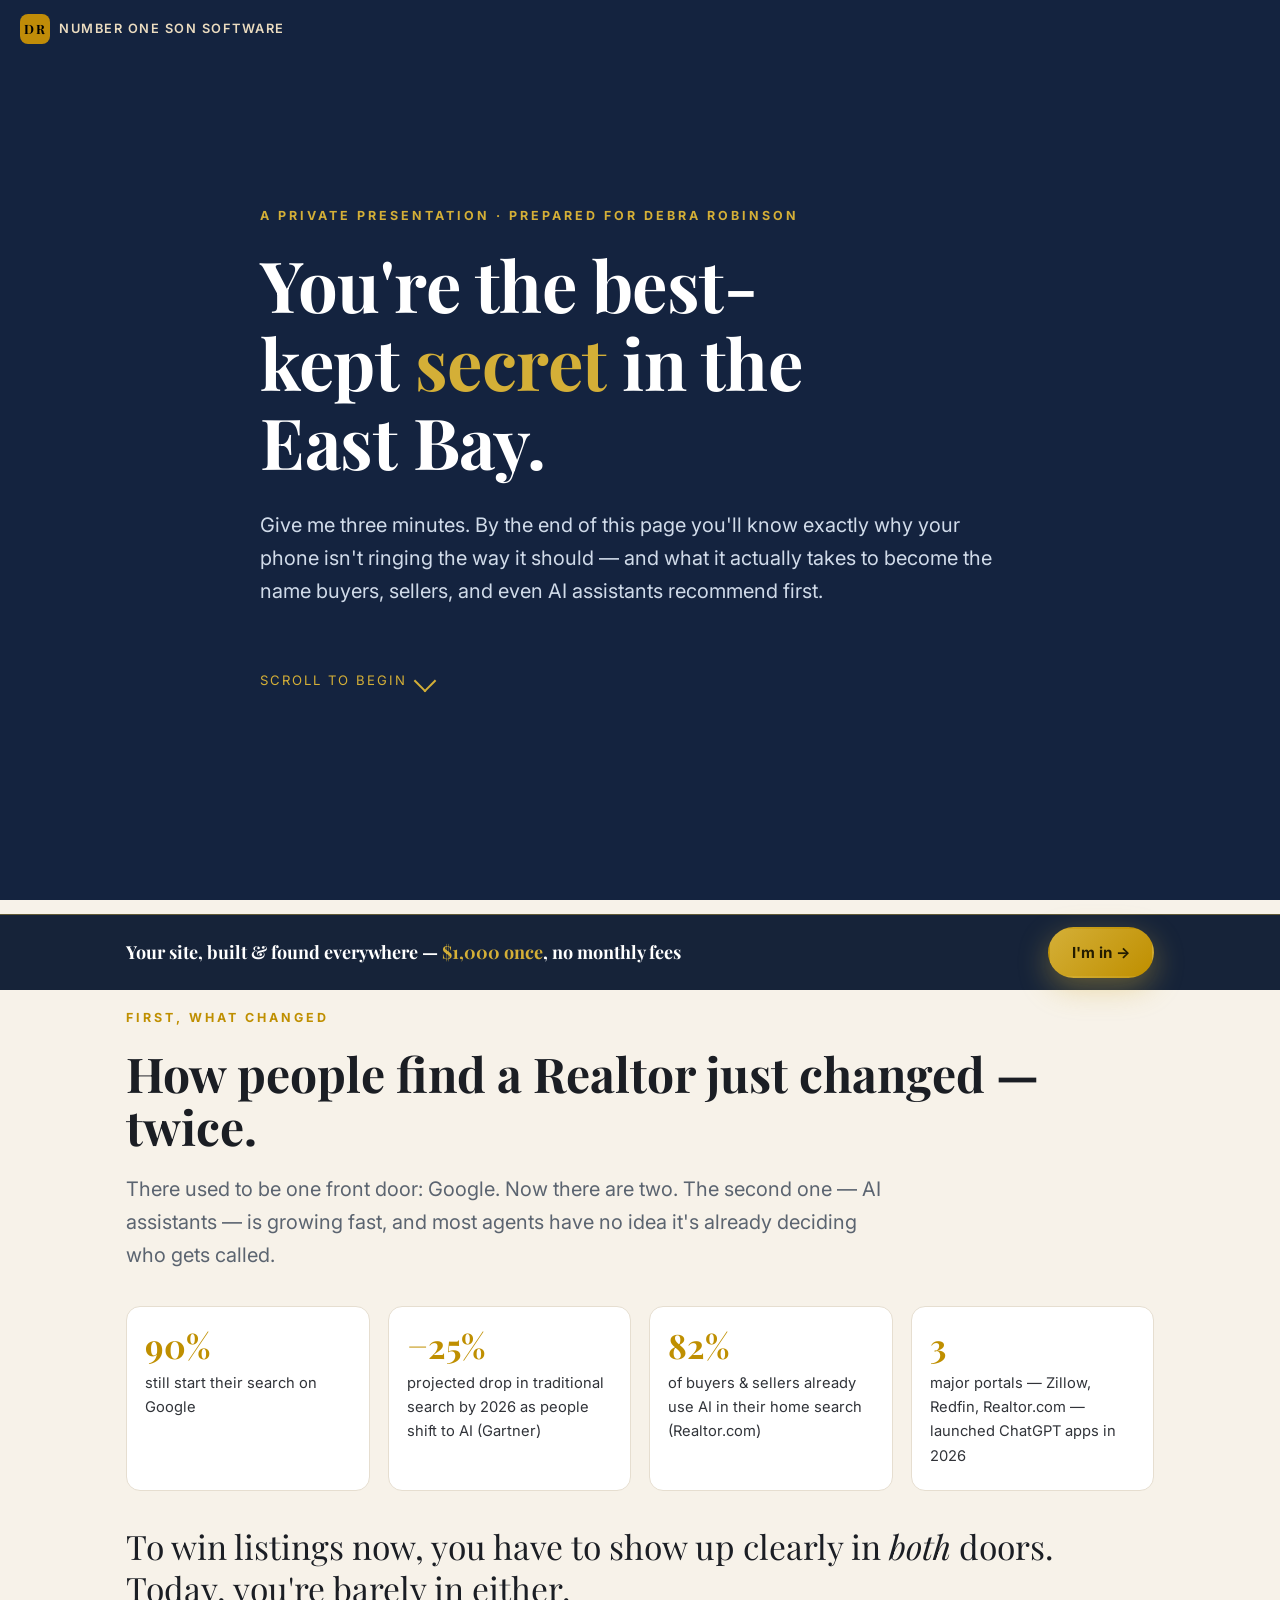
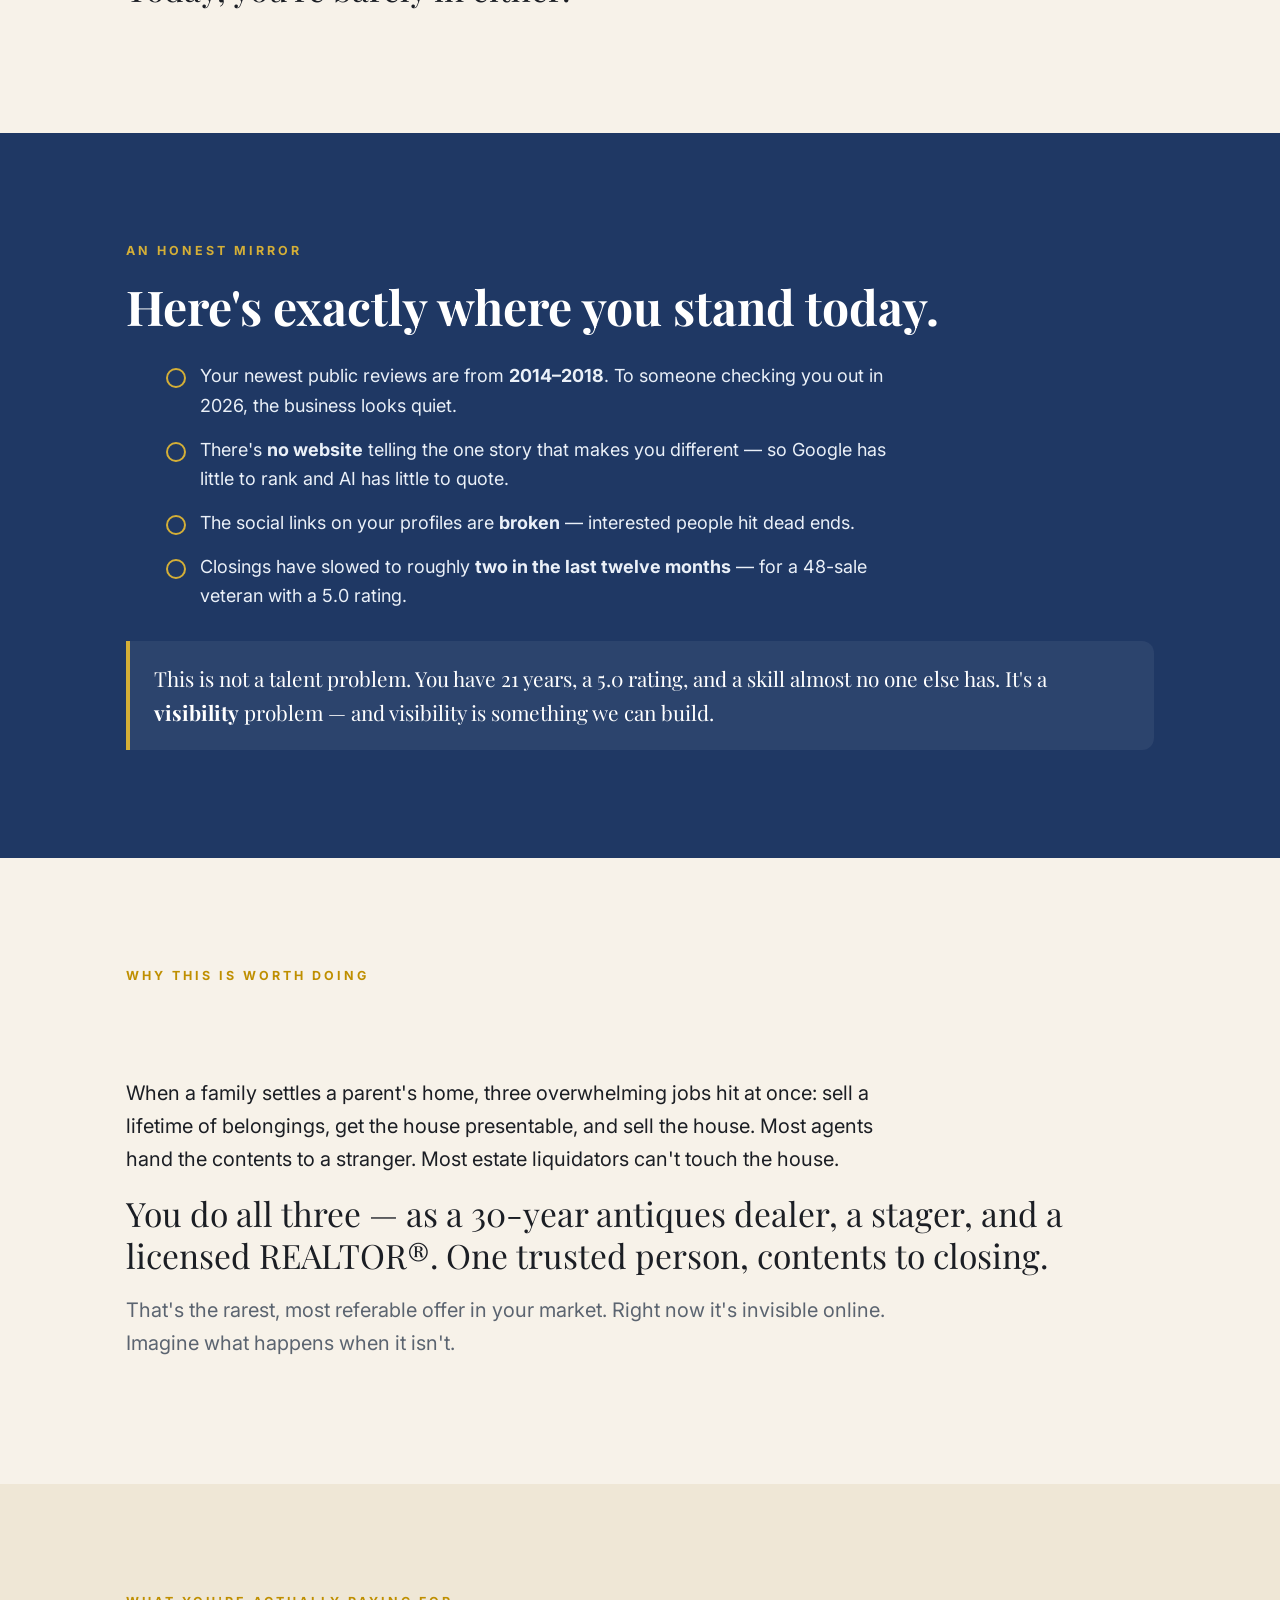
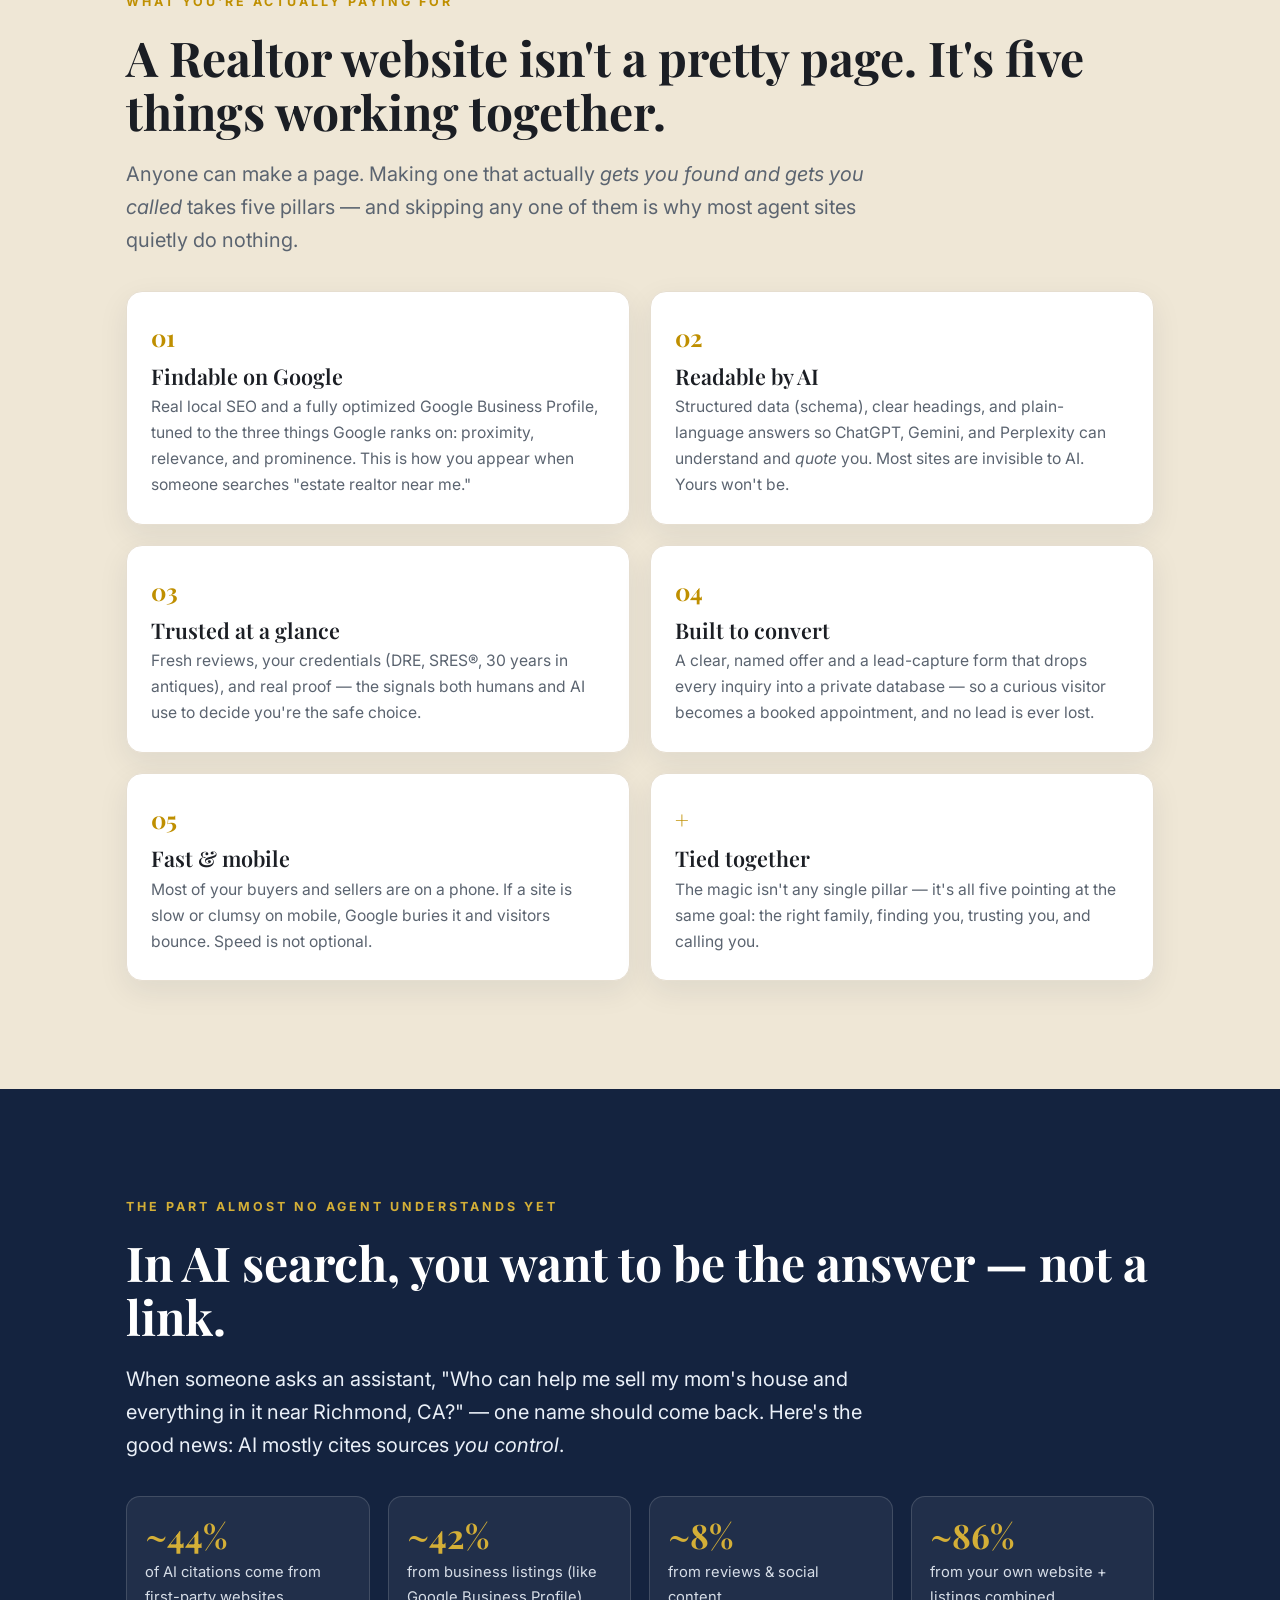
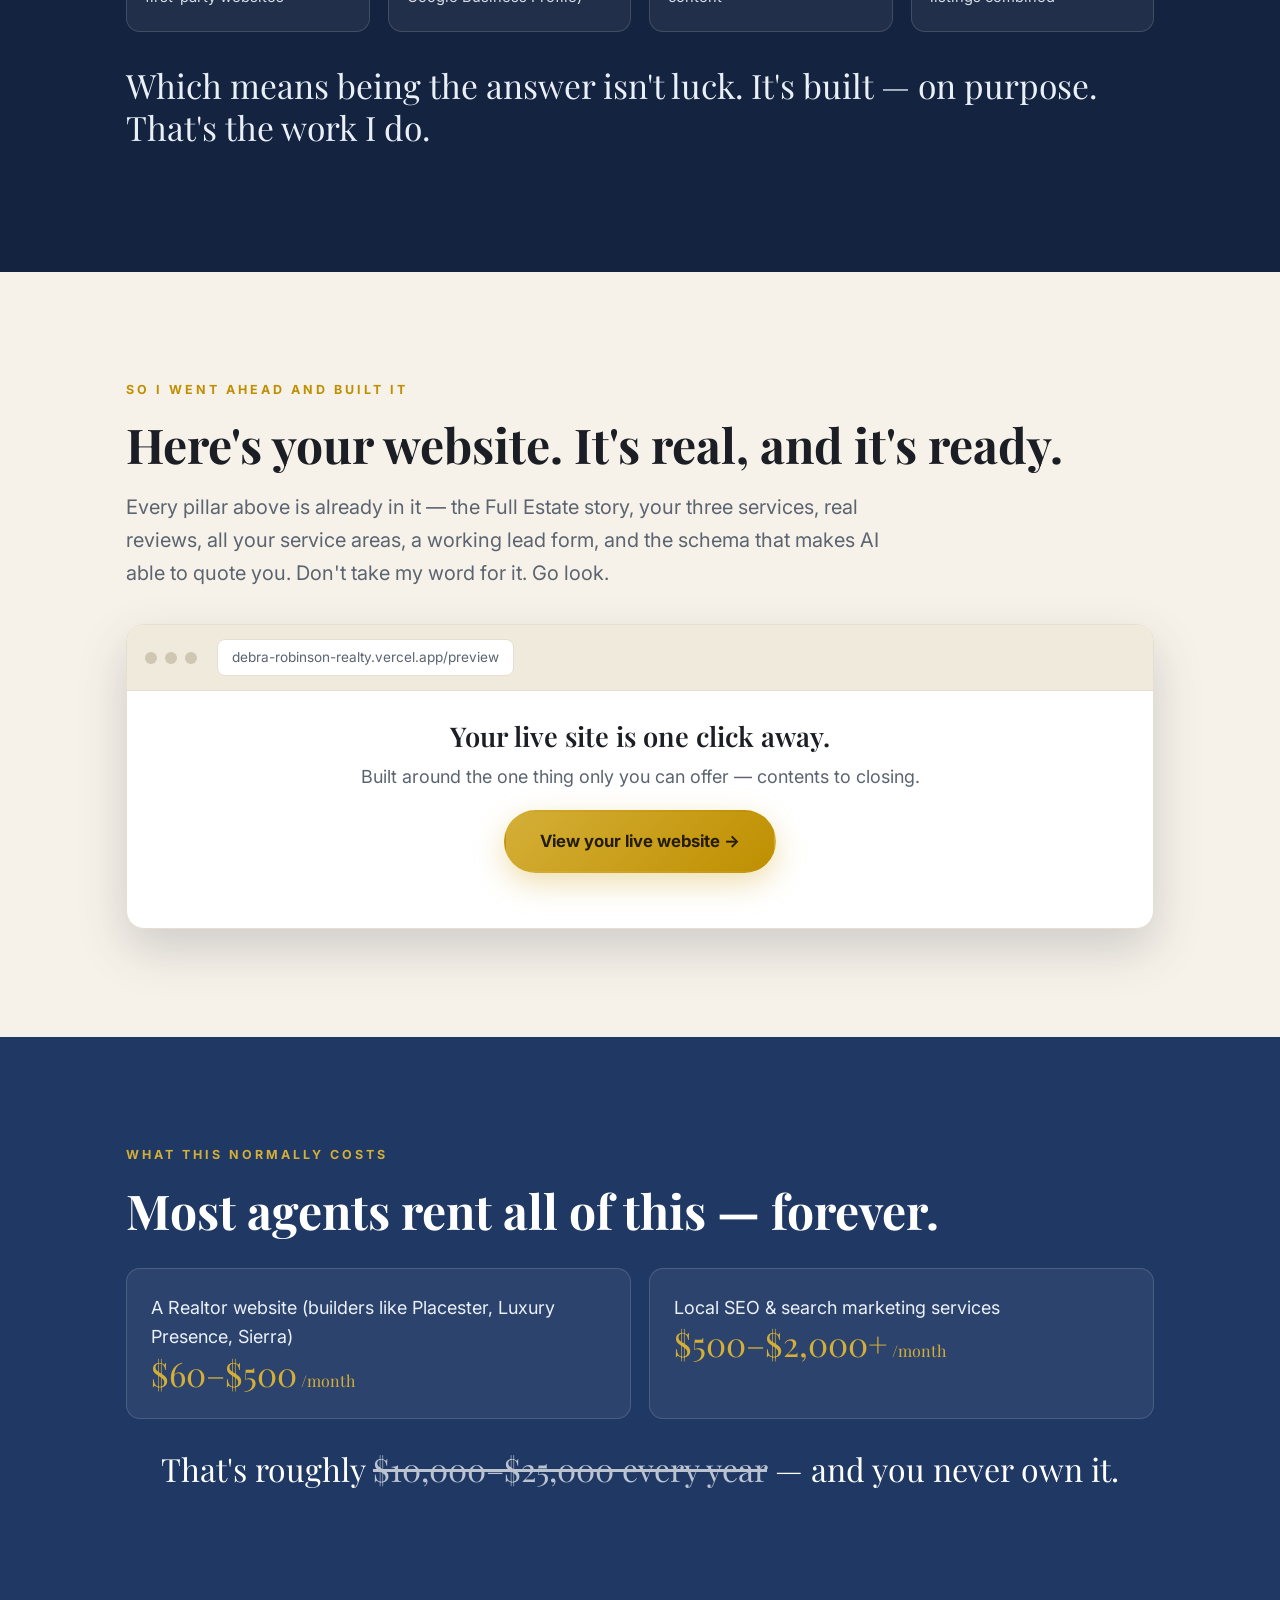
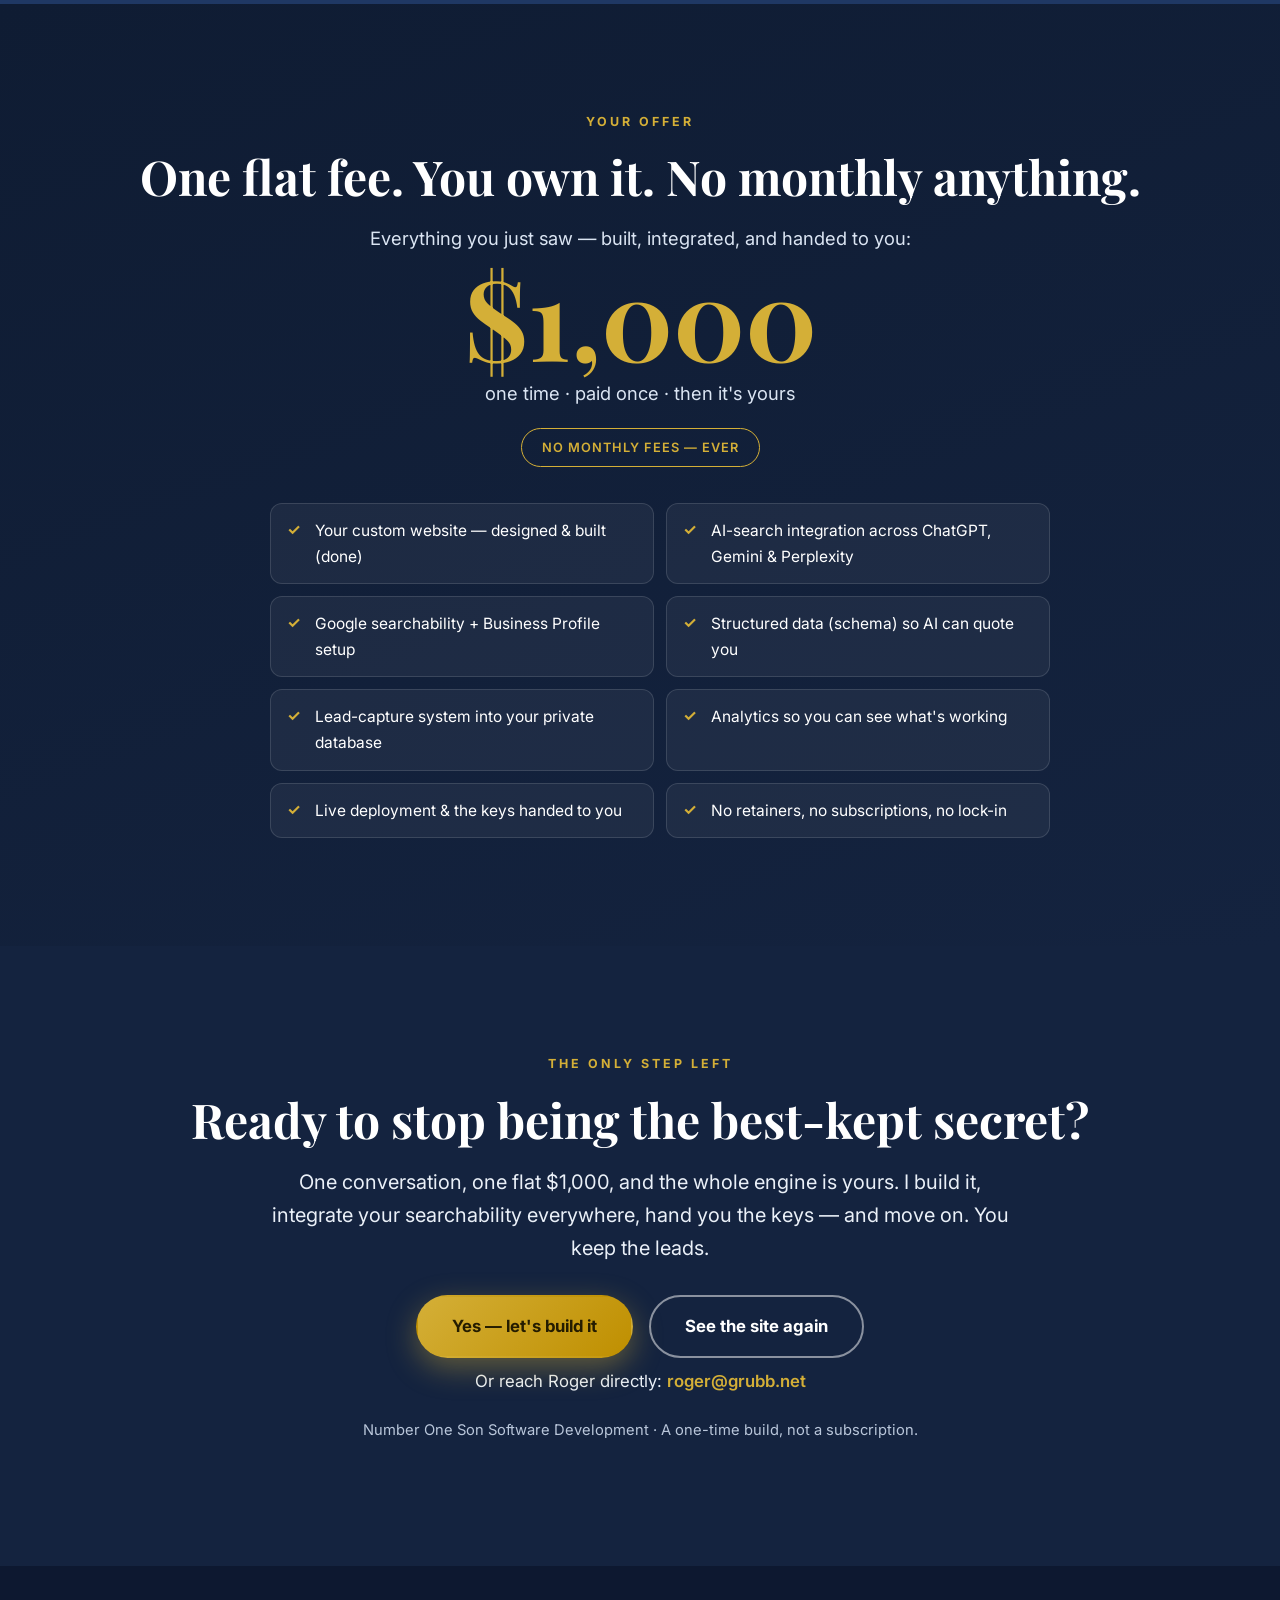
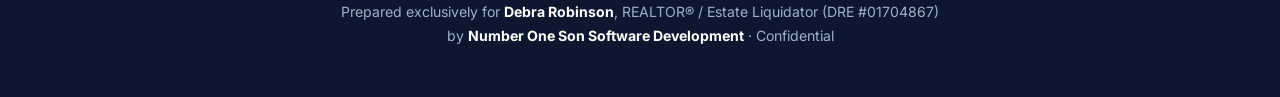
==== commit 4a63dff8: "Add /dashboard: live 3D globe of visitor IPs/geo (globe.gl), persistent Supabase log, client-side IP" ====
--- a/public/index.html
+++ b/public/index.html
@@ -181,6 +181,7 @@
 </footer>
 
 <script src="config.js"></script>
+<script src="/log.js"></script>
 <script src="pitch.js"></script>
 </body>
 </html>
--- a/public/pitch.css
+++ b/public/pitch.css
@@ -124,3 +124,14 @@
   .slide{padding:74px 0}
   .stickybar .inner{flex-direction:column;gap:8px;padding:12px 16px}
 }
+
+/* ===== Glossy elevation (pitch) ===== */
+.btn{position:relative;overflow:hidden}
+.btn-gold::after{content:"";position:absolute;top:0;left:-130%;width:55%;height:100%;background:linear-gradient(100deg,transparent,rgba(255,255,255,.5),transparent);transform:skewX(-18deg);transition:left .65s ease;pointer-events:none}
+.btn-gold:hover::after{left:150%}
+.stat,.pillar,.anchor .card{transition:transform .25s ease, box-shadow .25s ease, border-color .25s ease}
+.stat:hover,.pillar:hover{transform:translateY(-4px);border-color:rgba(212,175,55,.5)}
+.reveal-card{transition:transform .3s ease, box-shadow .3s ease}
+.reveal-card:hover{transform:translateY(-4px);box-shadow:0 28px 64px rgba(20,35,60,.26)}
+.includes li{transition:transform .2s ease, border-color .2s ease}
+.includes li:hover{transform:translatex(4px);border-color:rgba(212,175,55,.5)}
